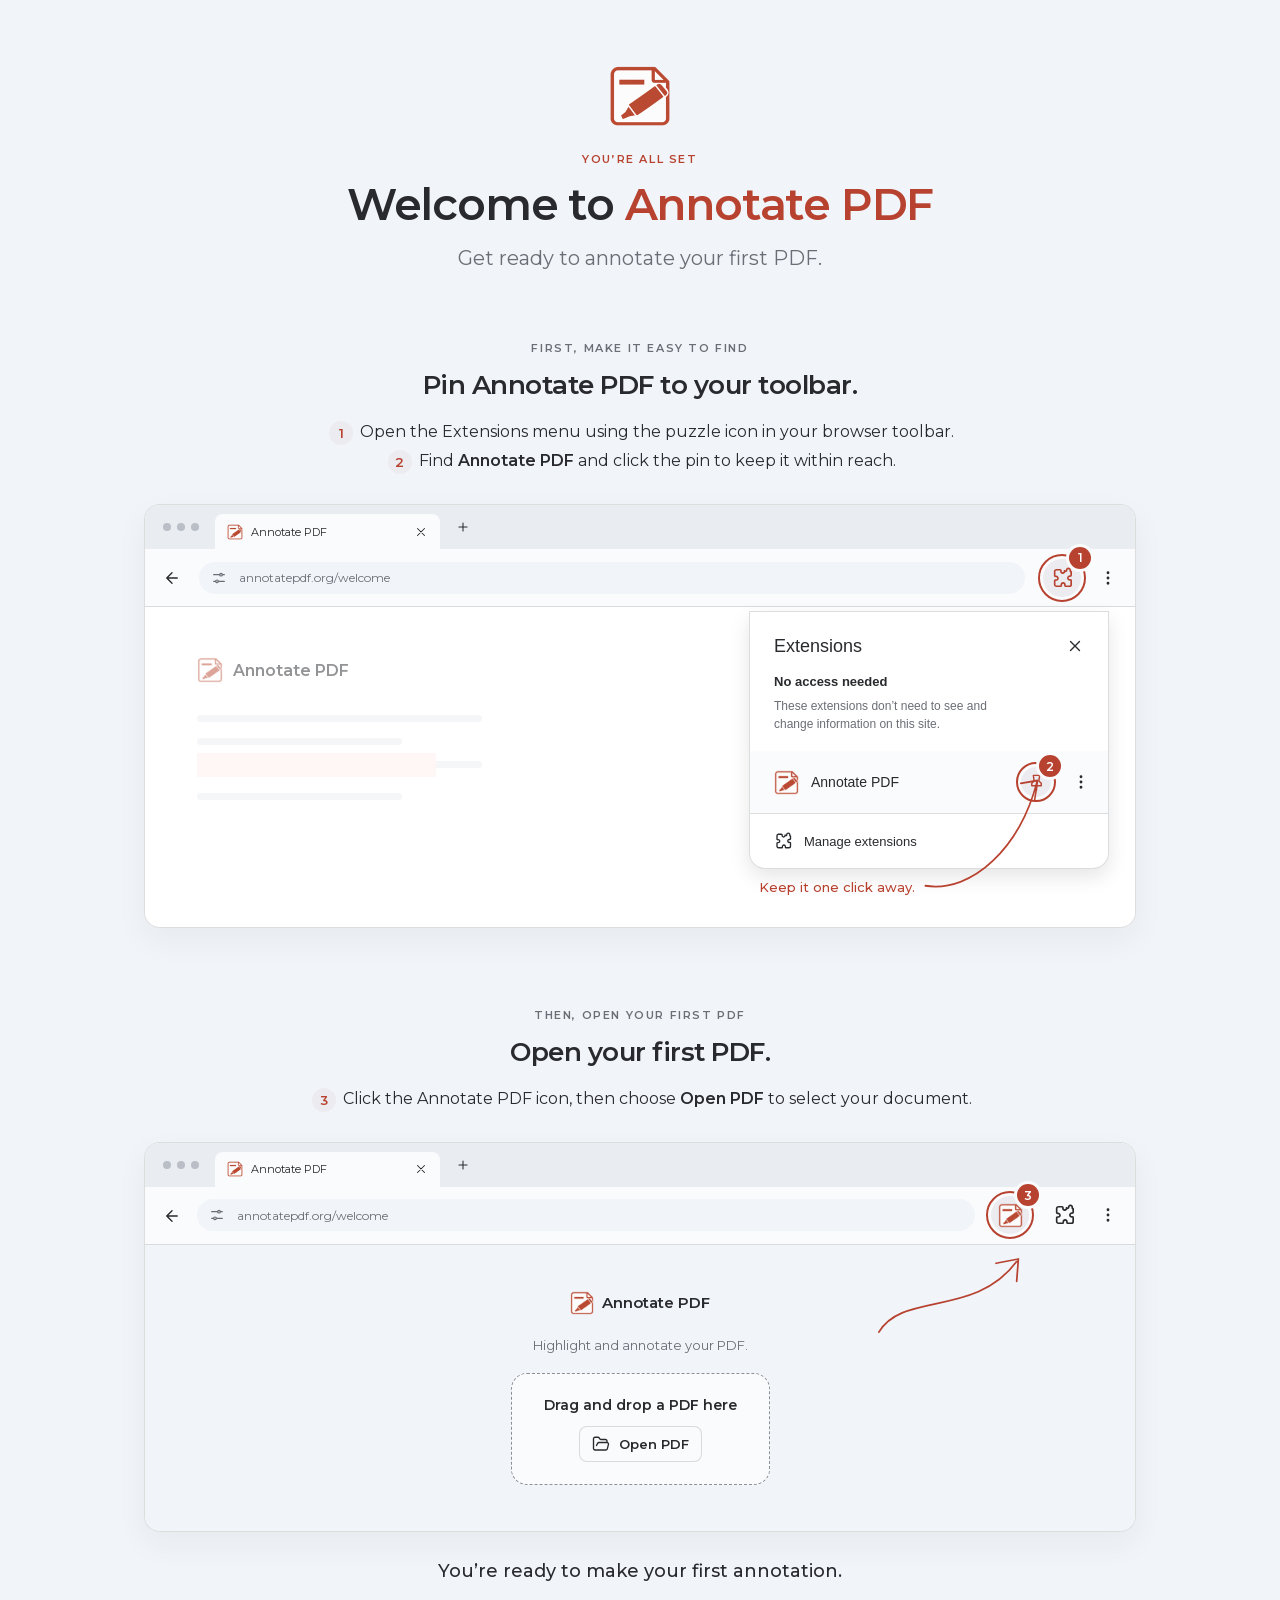
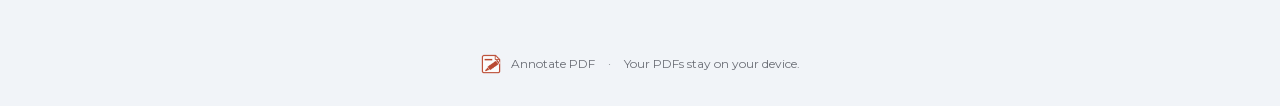
==== welcome/index.html @ 6f168678 "Revise welcome copy while preserving the three-step guide" ====
<!doctype html>
<html lang="en">
<head>
 <meta charset="utf-8">
 <meta name="viewport" content="width=device-width, initial-scale=1">
 <meta name="robots" content="noindex,follow">
 <meta name="description" content="Get started with Annotate PDF. Pin the extension, open the editor, and choose your first PDF.">
 <title>Welcome to Annotate PDF</title>
 <link rel="icon" href="./assets/annotate-pdf.png" type="image/png">
 <link rel="stylesheet" href="./welcome.css">
</head>
<body>
 <main>
  <header class="welcome-header">
   <img class="brand-icon" src="./assets/annotate-pdf.png" width="64" height="64" alt="Annotate PDF extension icon">
   <p class="eyebrow">YOU’RE ALL SET</p>
   <h1>Welcome to <span>Annotate PDF</span></h1>
   <p class="intro">Get ready to annotate your first PDF.</p>
  </header>
  <section class="step" aria-labelledby="pin-title">
   <div class="step-heading"><span class="step-label">FIRST, MAKE IT EASY TO FIND</span><h2 id="pin-title">Pin Annotate PDF to your toolbar.</h2>
   <p><span class="inline-number">1</span> Open the Extensions menu using the puzzle icon in your browser toolbar.<br class="desktop-break"> <span class="inline-number">2</span> Find <strong>Annotate PDF</strong> and click the pin to keep it within reach.</p></div>
   <figure class="browser pin-browser" role="img" aria-label="Chrome illustration: 1. Click the puzzle piece in the toolbar. 2. Click the pin next to Annotate PDF in the Extensions menu.">
    <div aria-hidden="true">
     <div class="chrome-tabs"><span class="window-dots"><i></i><i></i><i></i></span><span class="chrome-tab"><img src="./assets/annotate-pdf.png" width="32" height="32" alt=""><span>Annotate PDF</span><svg class="icon" viewBox="0 0 24 24" fill="none" stroke="currentColor" stroke-width="1.8" stroke-linecap="round" stroke-linejoin="round" aria-hidden="true"><path d="m18 6-12 12M6 6l12 12"/></svg></span><svg class="icon" viewBox="0 0 24 24" fill="none" stroke="currentColor" stroke-width="1.8" stroke-linecap="round" stroke-linejoin="round" aria-hidden="true"><path d="M12 5v14M5 12h14"/></svg></div>
 <div class="chrome-address"><span class="back"><svg class="icon" viewBox="0 0 24 24" fill="none" stroke="currentColor" stroke-width="1.8" stroke-linecap="round" stroke-linejoin="round" aria-hidden="true"><path d="M19 12H5m7-7-7 7 7 7"/></svg></span><span class="address"><svg class="icon" viewBox="0 0 24 24" fill="none" stroke="currentColor" stroke-width="1.8" stroke-linecap="round" stroke-linejoin="round" aria-hidden="true"><path d="M4 7h9m4 0h3M4 17h3m4 0h9"/><circle cx="15" cy="7" r="2"/><circle cx="9" cy="17" r="2"/></svg><span>annotatepdf.org/welcome</span></span><span class="toolbar-target puzzle target"><svg class="icon" viewBox="0 0 24 24" fill="none" stroke="currentColor" stroke-width="1.8" stroke-linecap="round" stroke-linejoin="round" aria-hidden="true"><path d="M15.39 4.39a1 1 0 0 0 1.68-.47 2 2 0 1 1 3.91 0 1 1 0 0 0 1.02 1.2V9a1 1 0 0 1-1.2 1.02 2 2 0 1 0 0 3.91A1 1 0 0 1 22 14.95V19a2 2 0 0 1-2 2h-3.8a1 1 0 0 1-1.02-1.2 2 2 0 1 0-3.91 0A1 1 0 0 1 10.25 21H6a2 2 0 0 1-2-2v-3.8a1 1 0 0 1 1.2-1.02 2 2 0 1 0 0-3.91A1 1 0 0 1 4 9.25V5a2 2 0 0 1 2-2h3.8a1 1 0 0 1 1.02 1.2 2 2 0 1 0 3.91 0"/></svg><b class="callout">1</b></span><span class="browser-more"><svg class="icon" viewBox="0 0 24 24" fill="none" stroke="currentColor" stroke-width="1.8" stroke-linecap="round" stroke-linejoin="round" aria-hidden="true"><circle cx="12" cy="5" r="1"/><circle cx="12" cy="12" r="1"/><circle cx="12" cy="19" r="1"/></svg></span></div>
     <div class="browser-content"><div class="ghost-page"><span class="ghost-brand"><img src="./assets/annotate-pdf.png" width="32" height="32" alt=""> Annotate PDF</span><span class="ghost-line"></span><span class="ghost-line short"></span><span class="ghost-line"></span><span class="ghost-highlight"></span><span class="ghost-line short"></span></div></div>
     <div class="extension-menu"><div class="menu-heading">Extensions <svg class="icon" viewBox="0 0 24 24" fill="none" stroke="currentColor" stroke-width="1.8" stroke-linecap="round" stroke-linejoin="round" aria-hidden="true"><path d="m18 6-12 12M6 6l12 12"/></svg></div><p class="menu-note">No access needed</p><p class="menu-description">These extensions don’t need to see and<br>change information on this site.</p>
      <div class="extension-row"><img src="./assets/annotate-pdf.png" width="32" height="32" alt=""><span>Annotate PDF</span><span class="pin-target target"><svg class="icon" viewBox="0 0 24 24" fill="none" stroke="currentColor" stroke-width="1.8" stroke-linecap="round" stroke-linejoin="round" aria-hidden="true"><path d="M16 3H8l1 7-3 3v3h12v-3l-3-3 1-7Z"/><path d="M12 16v6"/></svg><b class="callout">2</b></span><svg class="icon" viewBox="0 0 24 24" fill="none" stroke="currentColor" stroke-width="1.8" stroke-linecap="round" stroke-linejoin="round" aria-hidden="true"><circle cx="12" cy="5" r="1"/><circle cx="12" cy="12" r="1"/><circle cx="12" cy="19" r="1"/></svg></div>
      <div class="menu-footer"><svg class="icon" viewBox="0 0 24 24" fill="none" stroke="currentColor" stroke-width="1.8" stroke-linecap="round" stroke-linejoin="round" aria-hidden="true"><path d="M15.39 4.39a1 1 0 0 0 1.68-.47 2 2 0 1 1 3.91 0 1 1 0 0 0 1.02 1.2V9a1 1 0 0 1-1.2 1.02 2 2 0 1 0 0 3.91A1 1 0 0 1 22 14.95V19a2 2 0 0 1-2 2h-3.8a1 1 0 0 1-1.02-1.2 2 2 0 1 0-3.91 0A1 1 0 0 1 10.25 21H6a2 2 0 0 1-2-2v-3.8a1 1 0 0 1 1.2-1.02 2 2 0 1 0 0-3.91A1 1 0 0 1 4 9.25V5a2 2 0 0 1 2-2h3.8a1 1 0 0 1 1.02 1.2 2 2 0 1 0 3.91 0"/></svg> Manage extensions</div>
     </div>
     <div class="pin-note">Keep it one click away.<svg viewBox="0 0 156 130" preserveAspectRatio="none" aria-hidden="true"><path d="M3 120C65 128 126 78 148 8m-21 1 22-3-4 22"/></svg></div>
    </div>
   </figure>
  </section>
  <section class="step open-step" aria-labelledby="open-title">
   <div class="step-heading"><span class="step-label">THEN, OPEN YOUR FIRST PDF</span><h2 id="open-title">Open your first PDF.</h2>
   <p><span class="inline-number">3</span> Click the Annotate PDF icon, then choose <strong>Open PDF</strong> to select your document.</p></div>
   <figure class="browser open-browser" role="img" aria-label="Chrome illustration: 3. Click the pinned Annotate PDF icon to open the editor. In the editor, choose Open PDF to select a local file.">
    <div aria-hidden="true">
     <div class="chrome-tabs"><span class="window-dots"><i></i><i></i><i></i></span><span class="chrome-tab"><img src="./assets/annotate-pdf.png" width="32" height="32" alt=""><span>Annotate PDF</span><svg class="icon" viewBox="0 0 24 24" fill="none" stroke="currentColor" stroke-width="1.8" stroke-linecap="round" stroke-linejoin="round" aria-hidden="true"><path d="m18 6-12 12M6 6l12 12"/></svg></span><svg class="icon" viewBox="0 0 24 24" fill="none" stroke="currentColor" stroke-width="1.8" stroke-linecap="round" stroke-linejoin="round" aria-hidden="true"><path d="M12 5v14M5 12h14"/></svg></div>
 <div class="chrome-address"><span class="back"><svg class="icon" viewBox="0 0 24 24" fill="none" stroke="currentColor" stroke-width="1.8" stroke-linecap="round" stroke-linejoin="round" aria-hidden="true"><path d="M19 12H5m7-7-7 7 7 7"/></svg></span><span class="address"><svg class="icon" viewBox="0 0 24 24" fill="none" stroke="currentColor" stroke-width="1.8" stroke-linecap="round" stroke-linejoin="round" aria-hidden="true"><path d="M4 7h9m4 0h3M4 17h3m4 0h9"/><circle cx="15" cy="7" r="2"/><circle cx="9" cy="17" r="2"/></svg><span>annotatepdf.org/welcome</span></span><span class="toolbar-target pinned"><img src="./assets/annotate-pdf.png" width="32" height="32" alt=""><b class="callout">3</b></span><span class="toolbar-target puzzle"><svg class="icon" viewBox="0 0 24 24" fill="none" stroke="currentColor" stroke-width="1.8" stroke-linecap="round" stroke-linejoin="round" aria-hidden="true"><path d="M15.39 4.39a1 1 0 0 0 1.68-.47 2 2 0 1 1 3.91 0 1 1 0 0 0 1.02 1.2V9a1 1 0 0 1-1.2 1.02 2 2 0 1 0 0 3.91A1 1 0 0 1 22 14.95V19a2 2 0 0 1-2 2h-3.8a1 1 0 0 1-1.02-1.2 2 2 0 1 0-3.91 0A1 1 0 0 1 10.25 21H6a2 2 0 0 1-2-2v-3.8a1 1 0 0 1 1.2-1.02 2 2 0 1 0 0-3.91A1 1 0 0 1 4 9.25V5a2 2 0 0 1 2-2h3.8a1 1 0 0 1 1.02 1.2 2 2 0 1 0 3.91 0"/></svg></span><span class="browser-more"><svg class="icon" viewBox="0 0 24 24" fill="none" stroke="currentColor" stroke-width="1.8" stroke-linecap="round" stroke-linejoin="round" aria-hidden="true"><circle cx="12" cy="5" r="1"/><circle cx="12" cy="12" r="1"/><circle cx="12" cy="19" r="1"/></svg></span></div>
     <div class="start-preview"><span class="preview-brand"><img src="./assets/annotate-pdf.png" width="32" height="32" alt=""> Annotate PDF</span><span class="preview-description">Highlight and annotate your PDF.</span><div class="preview-drop"><span>Drag and drop a PDF here</span><span class="preview-open"><svg class="icon" viewBox="0 0 24 24" fill="none" stroke="currentColor" stroke-width="1.8" stroke-linecap="round" stroke-linejoin="round" aria-hidden="true"><path d="m6 14 1.5-2.9A2 2 0 0 1 9.24 10H20a2 2 0 0 1 1.94 2.5l-1.54 6a2 2 0 0 1-1.95 1.5H4a2 2 0 0 1-2-2V5a2 2 0 0 1 2-2h3.9a2 2 0 0 1 1.69.9l.81 1.2a2 2 0 0 0 1.67.9H18a2 2 0 0 1 2 2v2"/></svg> Open PDF</span></div></div>
     <svg class="open-arrow" viewBox="0 0 180 100" aria-hidden="true"><path d="M8 92C35 45 120 75 168 10m-24 2 26-5-2 26"/></svg>
    </div>
   </figure>
   <p class="finish">You’re ready to make your first annotation.</p>
  </section>
 </main>
 <footer><img src="./assets/annotate-pdf.png" width="32" height="32" alt=""><span>Annotate PDF</span><span class="footer-dot">·</span><span>Your PDFs stay on your device.</span></footer>
</body>
</html>
---- welcome/welcome.css ----
@font-face {
  font-family:Montserrat;
  src:url('./assets/Montserrat-Regular.woff2') format('woff2');
  font-style:normal;
  font-weight:400;
  font-display:swap
}
@font-face {
  font-family:Montserrat;
  src:url('./assets/Montserrat-Medium.woff2') format('woff2');
  font-style:normal;
  font-weight:500;
  font-display:swap
}
@font-face {
  font-family:Montserrat;
  src:url('./assets/Montserrat-SemiBold.woff2') format('woff2');
  font-style:normal;
  font-weight:600;
  font-display:swap
}
/* Values from Anpdf's approved design/tokens.css. Document colors are independent. */
:root {
  color-scheme:light;
  --text:#292a2e;
  --secondary:#6b6e76;
  --workspace:#f1f4f8;
  --panel:#fafbfc;
  --surface:#fff;
  --rail:#e9edf2;
  --primary:#b84230;
  --primary-hover:#a43828;
  --selected:#ecebf0;
  --hover:#fff0ec;
  --border:#0b120e24;
  font-family:Montserrat,ui-sans-serif,sans-serif;
  color:var(--text);
  background:var(--workspace);
  font-synthesis:none
}
* {
  box-sizing:border-box
}
body {
  margin:0
}
main {
  max-width:1088px;
  margin:0 auto;
  padding:64px 48px 0
}
h1,h2,p,figure {
  margin:0
}
strong {
  font-weight:600
}
.icon {
  width:22px;
  height:22px;
  flex-shrink:0;
  vertical-align:middle
}
img {
  object-fit:contain;
  flex-shrink:0
}
.welcome-header {
  text-align:center;
  margin-bottom:64px;
  animation:enter .32s ease-out both
}
.brand-icon {
  width:64px;
  height:64px;
  margin-bottom:20px
}
.eyebrow,.step-label {
  font-size:11px;
  font-weight:600;
  letter-spacing:1.6px
}
.eyebrow {
  color:var(--primary);
  margin-bottom:12px
}
h1 {
  font-size:44px;
  line-height:1.2;
  letter-spacing:-1.2px;
  font-weight:600
}
h1 span {
  color:var(--primary)
}
.intro {
  font-size:20px;
  line-height:1.5;
  color:var(--secondary);
  margin-top:12px
}
.step-heading {
  text-align:center;
  margin-bottom:28px
}
.step-label {
  color:var(--secondary)
}
h2 {
  font-size:26px;
  line-height:1.35;
  letter-spacing:-.5px;
  font-weight:600;
  margin-top:12px
}
.step-heading p {
  font-size:16px;
  line-height:1.85;
  margin-top:14px
}
.inline-number {
  display:inline-flex;
  justify-content:center;
  align-items:center;
  width:24px;
  height:24px;
  border-radius:50%;
  background:var(--selected);
  color:var(--primary);
  font-weight:600;
  font-size:13px;
  vertical-align:middle;
  margin:0 3px
}
.browser {
  position:relative;
  border:1px solid var(--border);
  border-radius:16px;
  background:var(--surface);
  box-shadow:0 12px 32px rgb(41 42 46 / 5%);
  overflow:hidden;
  text-align:left
}
.chrome-tabs {
  height:44px;
  background:var(--rail);
  display:flex;
  align-items:center;
  gap:16px;
  padding:0 18px;
  font-size:11px
}
.window-dots {
  display:flex;
  gap:6px
}
.window-dots i {
  width:8px;
  height:8px;
  border-radius:50%;
  background:#b9bec7
}
.chrome-tab {
  display:flex;
  align-items:center;
  gap:8px;
  align-self:end;
  height:35px;
  width:225px;
  padding:0 12px;
  border-radius:8px 8px 0 0;
  background:var(--panel)
}
.chrome-tab img {
  width:16px;
  height:16px
}
.chrome-tab span {
  flex:1
}
.chrome-tab .icon,.chrome-tabs>.icon {
  width:14px;
  height:14px
}
.chrome-address {
  height:58px;
  display:flex;
  align-items:center;
  gap:18px;
  background:var(--panel);
  border-bottom:1px solid var(--border);
  padding:0 18px
}
.back .icon {
  width:18px;
  height:18px
}
.address {
  display:flex;
  align-items:center;
  gap:12px;
  height:32px;
  border-radius:20px;
  flex:1;
  background:var(--workspace);
  color:var(--secondary);
  padding:0 12px;
  min-width:0;
  font:12px Montserrat, sans-serif
}
.address span {
  white-space:nowrap;
  overflow:hidden;
  text-overflow:ellipsis
}
.address .icon {
  width:16px;
  height:16px
}
.toolbar-target {
  position:relative;
  display:flex;
  align-items:center;
  justify-content:center;
  width:38px;
  height:38px;
  flex-shrink:0;
  border-radius:50%
}
.target,.pinned {
  background:var(--selected);
  color:var(--primary);
  outline:2px solid var(--primary);
  outline-offset:3px
}
.callout {
  position:absolute;
  right:-10px;
  top:-12px;
  display:grid;
  place-items:center;
  width:22px;
  height:22px;
  border-radius:50%;
  background:var(--primary);
  color:white;
  font:600 12px Montserrat,sans-serif;
  box-shadow:0 0 0 3px var(--panel);
  z-index:2
}
.browser-more .icon {
  width:18px
}
.browser-content {
  height:320px;
  overflow:hidden;
  padding:44px 52px;
  background:var(--surface)
}
.ghost-page {
  width:36%;
  max-width:285px;
  display:flex;
  flex-direction:column;
  gap:16px;
  opacity:.5
}
.ghost-brand {
  display:flex;
  align-items:center;
  gap:10px;
  font-size:16px;
  font-weight:600;
  margin:6px 0 16px
}
.ghost-brand img {
  width:26px;
  height:26px
}
.ghost-line {
  display:block;
  background:var(--rail);
  height:7px;
  border-radius:4px;
  width:100%
}
.ghost-line.short {
  width:72%
}
.ghost-highlight {
  height:24px;
  background:var(--hover);
  width:84%;
  margin-top:-31px
}
.extension-menu {
  position:absolute;
  right:26px;
  top:106px;
  width:360px;
  background:var(--surface);
  border:1px solid var(--border);
  border-radius:0 0 16px 16px;
  box-shadow:0 8px 20px rgb(0 0 0 / 10%);
  font-family:Arial,sans-serif
}
.menu-heading {
  font-size:18px;
  display:flex;
  justify-content:space-between;
  align-items:center;
  padding:23px 24px 17px
}
.menu-heading .icon {
  width:18px
}
.menu-note {
  font-size:13px;
  font-weight:600;
  padding:0 24px;
  margin-bottom:8px
}
.menu-description {
  font-size:12px;
  line-height:1.5;
  color:var(--secondary);
  padding:0 24px 18px
}
.extension-row {
  display:flex;
  align-items:center;
  gap:12px;
  height:62px;
  padding:0 18px 0 24px;
  background:var(--panel)
}
.extension-row img {
  width:25px;
  height:25px
}
.extension-row>span:not(.pin-target) {
  flex:1;
  font-size:14px;
  white-space:nowrap
}
.pin-target {
  position:relative;
  width:30px;
  height:30px;
  display:grid;
  place-items:center;
  border-radius:50%;
  margin-right:9px
}
.pin-target .icon {
  width:19px;
  height:19px
}
.extension-row>.icon {
  width:18px
}
.menu-footer {
  display:flex;
  align-items:center;
  gap:12px;
  padding:18px 24px;
  font-size:13px;
  border-top:1px solid var(--border)
}
.menu-footer .icon {
  width:18px;
  height:18px
}
.pin-note {
  position:absolute;
  bottom:32px;
  right:220px;
  color:var(--primary);
  font-size:13px;
  font-weight:500
}
.pin-note svg {
  position:absolute;
  left:calc(100% + 8px);
  bottom:0;
  width:120px;
  height:120px;
  fill:none;
  stroke:var(--primary);
  stroke-width:2;
  stroke-linecap:round;
  stroke-linejoin:round
}
.open-step {
  margin-top:76px
}
.open-browser .chrome-address {
  gap:16px
}
.pinned img {
  width:25px;
  height:25px
}
.start-preview {
  height:286px;
  display:flex;
  flex-direction:column;
  align-items:center;
  justify-content:center;
  background:var(--workspace)
}
.preview-brand {
  display:flex;
  align-items:center;
  gap:8px;
  font-size:15px;
  font-weight:600;
  margin-bottom:12px
}
.preview-brand img {
  width:24px;
  height:24px
}
.preview-description {
  color:var(--secondary);
  font-size:13px;
  margin:10px 0 20px
}
.preview-drop {
  display:flex;
  flex-direction:column;
  align-items:center;
  gap:12px;
  padding:22px 32px;
  background:var(--panel);
  border:1px dashed #8c8f97;
  border-radius:16px;
  font-size:14px;
  font-weight:600
}
.preview-open {
  display:flex;
  align-items:center;
  justify-content:center;
  gap:9px;
  background:var(--panel);
  color:var(--text);
  border:1px solid var(--border);
  border-radius:8px;
  padding:8px 12px;
  font-size:13px;
  font-weight:600
}
.preview-open .icon {
  width:18px;
  height:18px
}
.open-arrow {
  position:absolute;
  right:108px;
  top:103px;
  width:155px;
  height:100px;
  fill:none;
  stroke:var(--primary);
  stroke-width:2;
  stroke-linecap:round;
  stroke-linejoin:round
}
.finish {
  text-align:center;
  font-size:18px;
  font-weight:500;
  margin-top:28px
}
footer {
  display:flex;
  align-items:center;
  justify-content:center;
  gap:10px;
  color:var(--secondary);
  font-size:12px;
  line-height:1.5;
  margin:72px 24px 32px
}
footer img {
  width:20px;
  height:20px
}
.footer-dot {
  margin:0 3px
}
@keyframes enter {
  from {
    opacity:0;
    transform:translateY(6px)
  }
  to {
    opacity:1;
    transform:translateY(0)
  }
}
@media(max-width:720px) {
  main {
    padding:40px 20px 0
  }
  .welcome-header {
    margin-bottom:44px
  }
  .brand-icon {
    width:56px;
    height:56px
  }
  h1 {
    font-size:32px;
    letter-spacing:-.8px
  }
  .intro {
    font-size:17px
  }
  h2 {
    font-size:23px
  }
  .step-heading p {
    font-size:14px;
    line-height:1.9
  }
  .step-label {
    font-size:10px;
    letter-spacing:1.2px
  }
  .chrome-tabs {
    padding:0 12px;
    gap:12px
  }
  .chrome-tab {
    width:180px
  }
  .chrome-address {
    padding:0 12px;
    gap:12px
  }
  .browser-content {
    height:310px
  }
  .ghost-page {
    display:none
  }
  .extension-menu {
    right:14px;
    max-width:calc(100% - 28px);
    width:330px
  }
  .pin-note {
    right:156px;
    bottom:22px;
    font-size:11px
  }
  .pin-note svg {
    width:75px;
    height:120px;
    left:calc(100% + 4px)
  }
  .open-step {
    margin-top:52px
  }
  .open-arrow {
    right:95px;
    width:80px;
    height:70px
  }
  .start-preview {
    height:285px;
    padding-top:32px
  }
  .finish {
    font-size:15px
  }
  footer {
    flex-wrap:wrap;
    margin-top:52px;
    font-size:11px
  }
  .footer-dot {
    display:none
  }
  footer>span:last-child {
    flex-basis:100%;
    text-align:center
  }
  .desktop-break {
    display:none
  }
}
@media(max-width:400px) {
  main {
    padding-left:14px;
    padding-right:14px
  }
  h1 {
    font-size:29px
  }
  .chrome-tabs .window-dots {
    display:none
  }
  .chrome-address {
    gap:10px
  }
  .back {
    display:none
  }
  .address {
    font-size:10px
  }
  .extension-menu {
    right:10px;
    max-width:calc(100% - 20px)
  }
  .menu-heading {
    padding:20px 18px 16px
  }
  .menu-note,.menu-description {
    padding-left:18px;
    padding-right:18px
  }
  .extension-row {
    padding-left:18px;
    gap:8px
  }
  .extension-row>span:not(.pin-target) {
    font-size:13px
  }
  .open-browser .chrome-address {
    gap:12px
  }
}
@media(prefers-reduced-motion:reduce) {
  *,*::before,*::after {
    animation:none!important;
    transition:none!important
  }
}
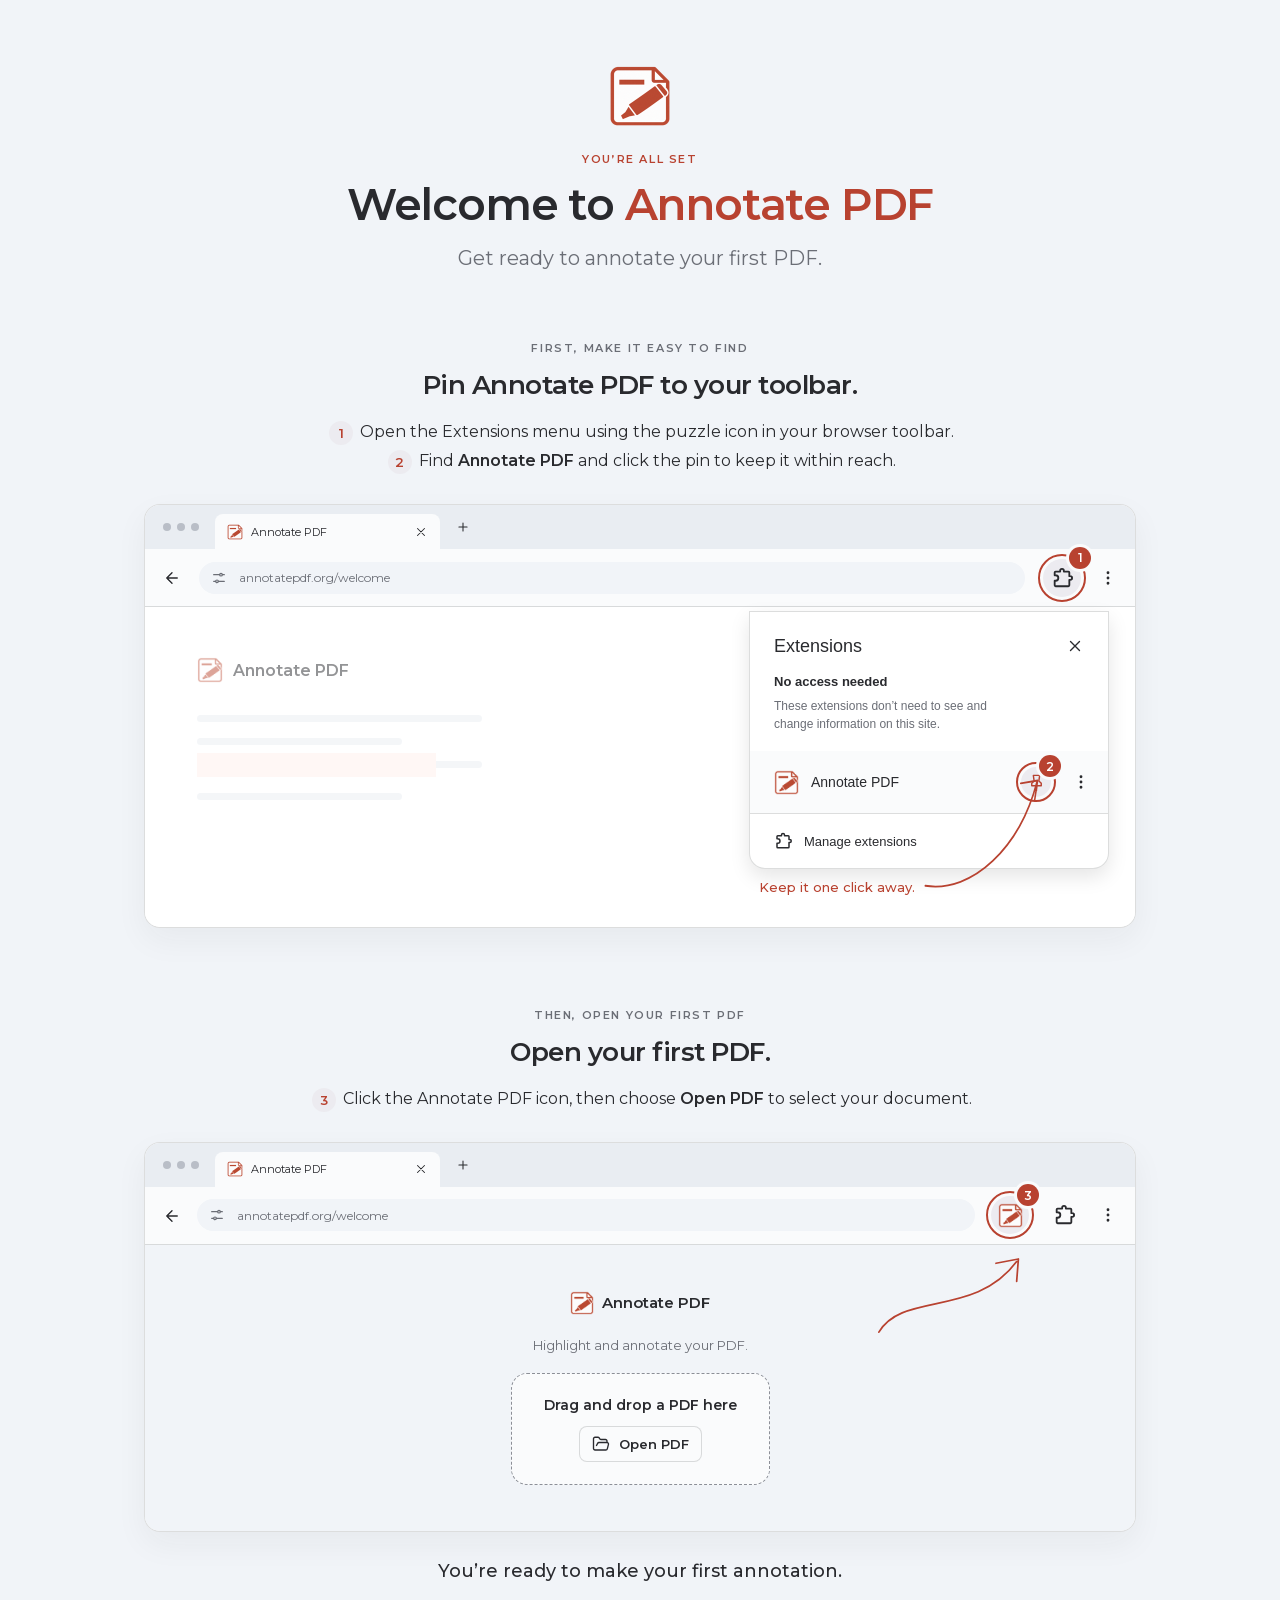
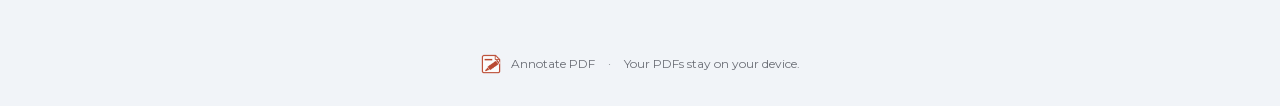
==== commit 7fe086c7: "Match welcome puzzle illustrations to Chrome reference" ====
--- a/welcome/index.html
+++ b/welcome/index.html
@@ -23,11 +23,11 @@
    <figure class="browser pin-browser" role="img" aria-label="Chrome illustration: 1. Click the puzzle piece in the toolbar. 2. Click the pin next to Annotate PDF in the Extensions menu.">
     <div aria-hidden="true">
      <div class="chrome-tabs"><span class="window-dots"><i></i><i></i><i></i></span><span class="chrome-tab"><img src="./assets/annotate-pdf.png" width="32" height="32" alt=""><span>Annotate PDF</span><svg class="icon" viewBox="0 0 24 24" fill="none" stroke="currentColor" stroke-width="1.8" stroke-linecap="round" stroke-linejoin="round" aria-hidden="true"><path d="m18 6-12 12M6 6l12 12"/></svg></span><svg class="icon" viewBox="0 0 24 24" fill="none" stroke="currentColor" stroke-width="1.8" stroke-linecap="round" stroke-linejoin="round" aria-hidden="true"><path d="M12 5v14M5 12h14"/></svg></div>
- <div class="chrome-address"><span class="back"><svg class="icon" viewBox="0 0 24 24" fill="none" stroke="currentColor" stroke-width="1.8" stroke-linecap="round" stroke-linejoin="round" aria-hidden="true"><path d="M19 12H5m7-7-7 7 7 7"/></svg></span><span class="address"><svg class="icon" viewBox="0 0 24 24" fill="none" stroke="currentColor" stroke-width="1.8" stroke-linecap="round" stroke-linejoin="round" aria-hidden="true"><path d="M4 7h9m4 0h3M4 17h3m4 0h9"/><circle cx="15" cy="7" r="2"/><circle cx="9" cy="17" r="2"/></svg><span>annotatepdf.org/welcome</span></span><span class="toolbar-target puzzle target"><svg class="icon" viewBox="0 0 24 24" fill="none" stroke="currentColor" stroke-width="1.8" stroke-linecap="round" stroke-linejoin="round" aria-hidden="true"><path d="M15.39 4.39a1 1 0 0 0 1.68-.47 2 2 0 1 1 3.91 0 1 1 0 0 0 1.02 1.2V9a1 1 0 0 1-1.2 1.02 2 2 0 1 0 0 3.91A1 1 0 0 1 22 14.95V19a2 2 0 0 1-2 2h-3.8a1 1 0 0 1-1.02-1.2 2 2 0 1 0-3.91 0A1 1 0 0 1 10.25 21H6a2 2 0 0 1-2-2v-3.8a1 1 0 0 1 1.2-1.02 2 2 0 1 0 0-3.91A1 1 0 0 1 4 9.25V5a2 2 0 0 1 2-2h3.8a1 1 0 0 1 1.02 1.2 2 2 0 1 0 3.91 0"/></svg><b class="callout">1</b></span><span class="browser-more"><svg class="icon" viewBox="0 0 24 24" fill="none" stroke="currentColor" stroke-width="1.8" stroke-linecap="round" stroke-linejoin="round" aria-hidden="true"><circle cx="12" cy="5" r="1"/><circle cx="12" cy="12" r="1"/><circle cx="12" cy="19" r="1"/></svg></span></div>
+ <div class="chrome-address"><span class="back"><svg class="icon" viewBox="0 0 24 24" fill="none" stroke="currentColor" stroke-width="1.8" stroke-linecap="round" stroke-linejoin="round" aria-hidden="true"><path d="M19 12H5m7-7-7 7 7 7"/></svg></span><span class="address"><svg class="icon" viewBox="0 0 24 24" fill="none" stroke="currentColor" stroke-width="1.8" stroke-linecap="round" stroke-linejoin="round" aria-hidden="true"><path d="M4 7h9m4 0h3M4 17h3m4 0h9"/><circle cx="15" cy="7" r="2"/><circle cx="9" cy="17" r="2"/></svg><span>annotatepdf.org/welcome</span></span><span class="toolbar-target puzzle target"><svg class="icon browser-puzzle" viewBox="0 0 24 24" fill="none" stroke="currentColor" stroke-width="2" stroke-linecap="round" stroke-linejoin="round" aria-hidden="true"><path d="M5 5h5V4a2 2 0 0 1 4 0v1h5a1 1 0 0 1 1 1v4h1a2 2 0 0 1 0 4h-1v6a1 1 0 0 1-1 1H5a1 1 0 0 1-1-1v-5h1a3 3 0 0 0 0-6H4V6a1 1 0 0 1 1-1Z"/></svg><b class="callout">1</b></span><span class="browser-more"><svg class="icon" viewBox="0 0 24 24" fill="none" stroke="currentColor" stroke-width="1.8" stroke-linecap="round" stroke-linejoin="round" aria-hidden="true"><circle cx="12" cy="5" r="1"/><circle cx="12" cy="12" r="1"/><circle cx="12" cy="19" r="1"/></svg></span></div>
      <div class="browser-content"><div class="ghost-page"><span class="ghost-brand"><img src="./assets/annotate-pdf.png" width="32" height="32" alt=""> Annotate PDF</span><span class="ghost-line"></span><span class="ghost-line short"></span><span class="ghost-line"></span><span class="ghost-highlight"></span><span class="ghost-line short"></span></div></div>
      <div class="extension-menu"><div class="menu-heading">Extensions <svg class="icon" viewBox="0 0 24 24" fill="none" stroke="currentColor" stroke-width="1.8" stroke-linecap="round" stroke-linejoin="round" aria-hidden="true"><path d="m18 6-12 12M6 6l12 12"/></svg></div><p class="menu-note">No access needed</p><p class="menu-description">These extensions don’t need to see and<br>change information on this site.</p>
       <div class="extension-row"><img src="./assets/annotate-pdf.png" width="32" height="32" alt=""><span>Annotate PDF</span><span class="pin-target target"><svg class="icon" viewBox="0 0 24 24" fill="none" stroke="currentColor" stroke-width="1.8" stroke-linecap="round" stroke-linejoin="round" aria-hidden="true"><path d="M16 3H8l1 7-3 3v3h12v-3l-3-3 1-7Z"/><path d="M12 16v6"/></svg><b class="callout">2</b></span><svg class="icon" viewBox="0 0 24 24" fill="none" stroke="currentColor" stroke-width="1.8" stroke-linecap="round" stroke-linejoin="round" aria-hidden="true"><circle cx="12" cy="5" r="1"/><circle cx="12" cy="12" r="1"/><circle cx="12" cy="19" r="1"/></svg></div>
-      <div class="menu-footer"><svg class="icon" viewBox="0 0 24 24" fill="none" stroke="currentColor" stroke-width="1.8" stroke-linecap="round" stroke-linejoin="round" aria-hidden="true"><path d="M15.39 4.39a1 1 0 0 0 1.68-.47 2 2 0 1 1 3.91 0 1 1 0 0 0 1.02 1.2V9a1 1 0 0 1-1.2 1.02 2 2 0 1 0 0 3.91A1 1 0 0 1 22 14.95V19a2 2 0 0 1-2 2h-3.8a1 1 0 0 1-1.02-1.2 2 2 0 1 0-3.91 0A1 1 0 0 1 10.25 21H6a2 2 0 0 1-2-2v-3.8a1 1 0 0 1 1.2-1.02 2 2 0 1 0 0-3.91A1 1 0 0 1 4 9.25V5a2 2 0 0 1 2-2h3.8a1 1 0 0 1 1.02 1.2 2 2 0 1 0 3.91 0"/></svg> Manage extensions</div>
+      <div class="menu-footer"><svg class="icon browser-puzzle" viewBox="0 0 24 24" fill="none" stroke="currentColor" stroke-width="2" stroke-linecap="round" stroke-linejoin="round" aria-hidden="true"><path d="M5 5h5V4a2 2 0 0 1 4 0v1h5a1 1 0 0 1 1 1v4h1a2 2 0 0 1 0 4h-1v6a1 1 0 0 1-1 1H5a1 1 0 0 1-1-1v-5h1a3 3 0 0 0 0-6H4V6a1 1 0 0 1 1-1Z"/></svg> Manage extensions</div>
      </div>
      <div class="pin-note">Keep it one click away.<svg viewBox="0 0 156 130" preserveAspectRatio="none" aria-hidden="true"><path d="M3 120C65 128 126 78 148 8m-21 1 22-3-4 22"/></svg></div>
     </div>
@@ -39,7 +39,7 @@
    <figure class="browser open-browser" role="img" aria-label="Chrome illustration: 3. Click the pinned Annotate PDF icon to open the editor. In the editor, choose Open PDF to select a local file.">
     <div aria-hidden="true">
      <div class="chrome-tabs"><span class="window-dots"><i></i><i></i><i></i></span><span class="chrome-tab"><img src="./assets/annotate-pdf.png" width="32" height="32" alt=""><span>Annotate PDF</span><svg class="icon" viewBox="0 0 24 24" fill="none" stroke="currentColor" stroke-width="1.8" stroke-linecap="round" stroke-linejoin="round" aria-hidden="true"><path d="m18 6-12 12M6 6l12 12"/></svg></span><svg class="icon" viewBox="0 0 24 24" fill="none" stroke="currentColor" stroke-width="1.8" stroke-linecap="round" stroke-linejoin="round" aria-hidden="true"><path d="M12 5v14M5 12h14"/></svg></div>
- <div class="chrome-address"><span class="back"><svg class="icon" viewBox="0 0 24 24" fill="none" stroke="currentColor" stroke-width="1.8" stroke-linecap="round" stroke-linejoin="round" aria-hidden="true"><path d="M19 12H5m7-7-7 7 7 7"/></svg></span><span class="address"><svg class="icon" viewBox="0 0 24 24" fill="none" stroke="currentColor" stroke-width="1.8" stroke-linecap="round" stroke-linejoin="round" aria-hidden="true"><path d="M4 7h9m4 0h3M4 17h3m4 0h9"/><circle cx="15" cy="7" r="2"/><circle cx="9" cy="17" r="2"/></svg><span>annotatepdf.org/welcome</span></span><span class="toolbar-target pinned"><img src="./assets/annotate-pdf.png" width="32" height="32" alt=""><b class="callout">3</b></span><span class="toolbar-target puzzle"><svg class="icon" viewBox="0 0 24 24" fill="none" stroke="currentColor" stroke-width="1.8" stroke-linecap="round" stroke-linejoin="round" aria-hidden="true"><path d="M15.39 4.39a1 1 0 0 0 1.68-.47 2 2 0 1 1 3.91 0 1 1 0 0 0 1.02 1.2V9a1 1 0 0 1-1.2 1.02 2 2 0 1 0 0 3.91A1 1 0 0 1 22 14.95V19a2 2 0 0 1-2 2h-3.8a1 1 0 0 1-1.02-1.2 2 2 0 1 0-3.91 0A1 1 0 0 1 10.25 21H6a2 2 0 0 1-2-2v-3.8a1 1 0 0 1 1.2-1.02 2 2 0 1 0 0-3.91A1 1 0 0 1 4 9.25V5a2 2 0 0 1 2-2h3.8a1 1 0 0 1 1.02 1.2 2 2 0 1 0 3.91 0"/></svg></span><span class="browser-more"><svg class="icon" viewBox="0 0 24 24" fill="none" stroke="currentColor" stroke-width="1.8" stroke-linecap="round" stroke-linejoin="round" aria-hidden="true"><circle cx="12" cy="5" r="1"/><circle cx="12" cy="12" r="1"/><circle cx="12" cy="19" r="1"/></svg></span></div>
+ <div class="chrome-address"><span class="back"><svg class="icon" viewBox="0 0 24 24" fill="none" stroke="currentColor" stroke-width="1.8" stroke-linecap="round" stroke-linejoin="round" aria-hidden="true"><path d="M19 12H5m7-7-7 7 7 7"/></svg></span><span class="address"><svg class="icon" viewBox="0 0 24 24" fill="none" stroke="currentColor" stroke-width="1.8" stroke-linecap="round" stroke-linejoin="round" aria-hidden="true"><path d="M4 7h9m4 0h3M4 17h3m4 0h9"/><circle cx="15" cy="7" r="2"/><circle cx="9" cy="17" r="2"/></svg><span>annotatepdf.org/welcome</span></span><span class="toolbar-target pinned"><img src="./assets/annotate-pdf.png" width="32" height="32" alt=""><b class="callout">3</b></span><span class="toolbar-target puzzle"><svg class="icon browser-puzzle" viewBox="0 0 24 24" fill="none" stroke="currentColor" stroke-width="2" stroke-linecap="round" stroke-linejoin="round" aria-hidden="true"><path d="M5 5h5V4a2 2 0 0 1 4 0v1h5a1 1 0 0 1 1 1v4h1a2 2 0 0 1 0 4h-1v6a1 1 0 0 1-1 1H5a1 1 0 0 1-1-1v-5h1a3 3 0 0 0 0-6H4V6a1 1 0 0 1 1-1Z"/></svg></span><span class="browser-more"><svg class="icon" viewBox="0 0 24 24" fill="none" stroke="currentColor" stroke-width="1.8" stroke-linecap="round" stroke-linejoin="round" aria-hidden="true"><circle cx="12" cy="5" r="1"/><circle cx="12" cy="12" r="1"/><circle cx="12" cy="19" r="1"/></svg></span></div>
      <div class="start-preview"><span class="preview-brand"><img src="./assets/annotate-pdf.png" width="32" height="32" alt=""> Annotate PDF</span><span class="preview-description">Highlight and annotate your PDF.</span><div class="preview-drop"><span>Drag and drop a PDF here</span><span class="preview-open"><svg class="icon" viewBox="0 0 24 24" fill="none" stroke="currentColor" stroke-width="1.8" stroke-linecap="round" stroke-linejoin="round" aria-hidden="true"><path d="m6 14 1.5-2.9A2 2 0 0 1 9.24 10H20a2 2 0 0 1 1.94 2.5l-1.54 6a2 2 0 0 1-1.95 1.5H4a2 2 0 0 1-2-2V5a2 2 0 0 1 2-2h3.9a2 2 0 0 1 1.69.9l.81 1.2a2 2 0 0 0 1.67.9H18a2 2 0 0 1 2 2v2"/></svg> Open PDF</span></div></div>
      <svg class="open-arrow" viewBox="0 0 180 100" aria-hidden="true"><path d="M8 92C35 45 120 75 168 10m-24 2 26-5-2 26"/></svg>
     </div>
--- a/welcome/welcome.css
+++ b/welcome/welcome.css
@@ -233,6 +233,10 @@
   outline:2px solid var(--primary);
   outline-offset:3px
 }
+/* Browser glyph stays neutral; the tutorial ring and badge carry the accent. */
+.browser-puzzle {
+  color:var(--text)
+}
 .callout {
   position:absolute;
   right:-10px;
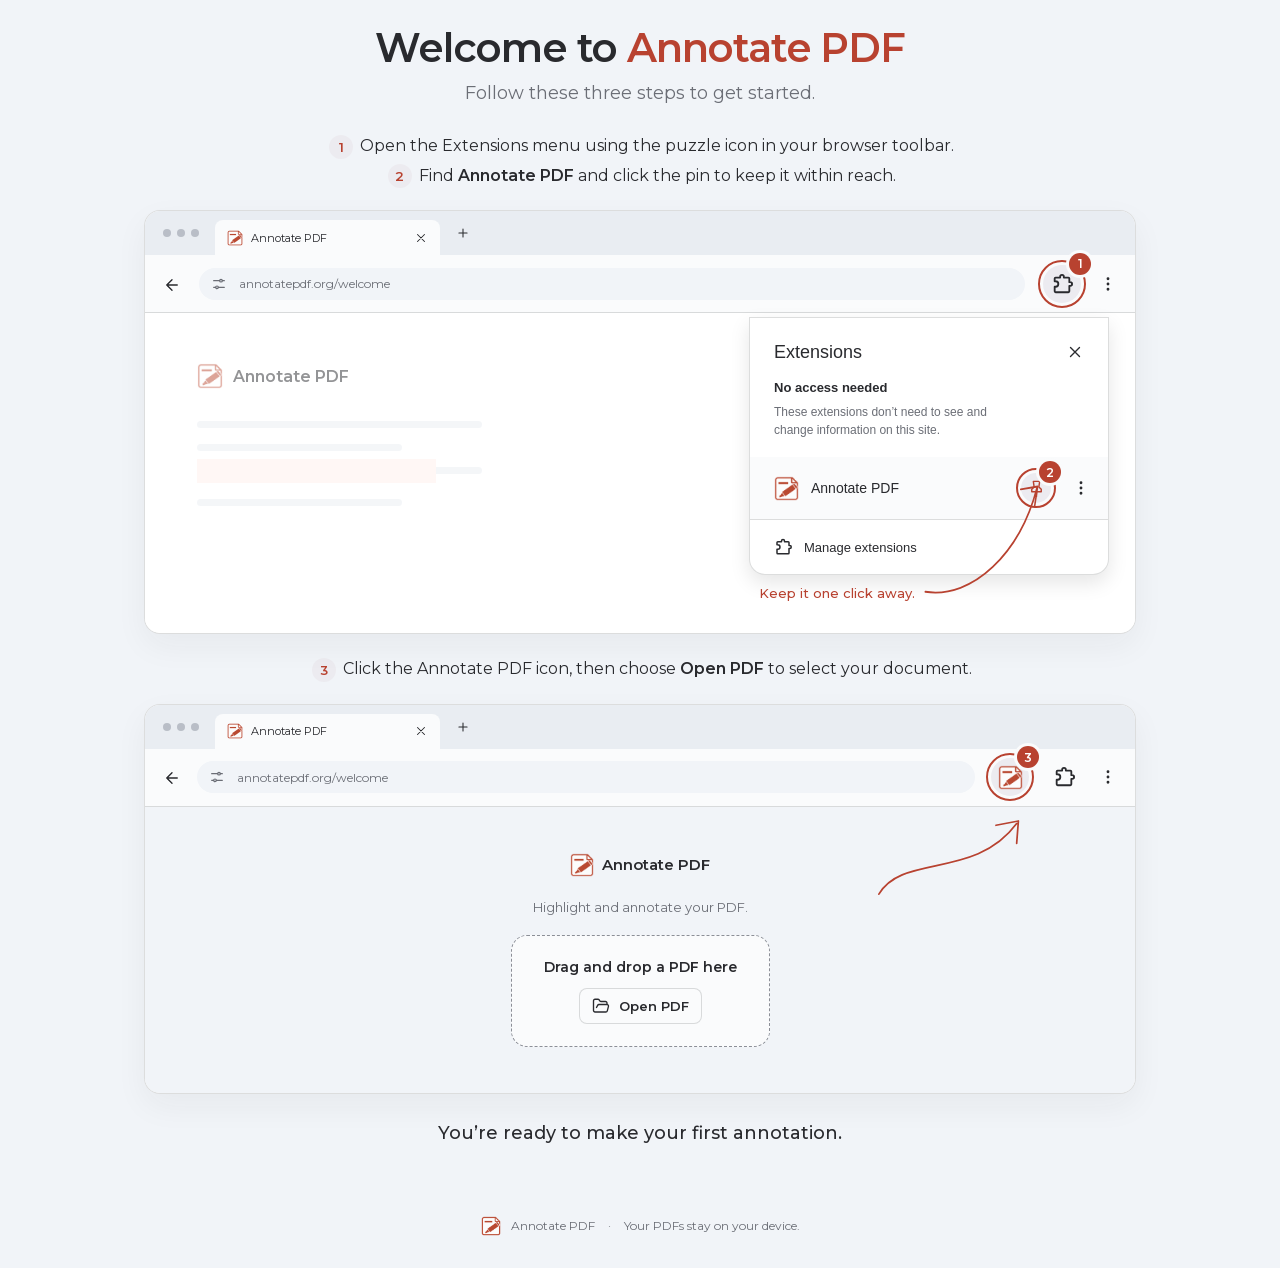
==== commit b520ce76: "Compact welcome layout to reveal both illustrations above the fold" ====
--- a/welcome/index.html
+++ b/welcome/index.html
@@ -12,13 +12,11 @@
 <body>
  <main>
   <header class="welcome-header">
-   <img class="brand-icon" src="./assets/annotate-pdf.png" width="64" height="64" alt="Annotate PDF extension icon">
-   <p class="eyebrow">YOU’RE ALL SET</p>
    <h1>Welcome to <span>Annotate PDF</span></h1>
-   <p class="intro">Get ready to annotate your first PDF.</p>
+   <p class="intro">Follow these three steps to get started.</p>
   </header>
-  <section class="step" aria-labelledby="pin-title">
-   <div class="step-heading"><span class="step-label">FIRST, MAKE IT EASY TO FIND</span><h2 id="pin-title">Pin Annotate PDF to your toolbar.</h2>
+  <section class="step" aria-label="Pin Annotate PDF">
+   <div class="step-instructions">
    <p><span class="inline-number">1</span> Open the Extensions menu using the puzzle icon in your browser toolbar.<br class="desktop-break"> <span class="inline-number">2</span> Find <strong>Annotate PDF</strong> and click the pin to keep it within reach.</p></div>
    <figure class="browser pin-browser" role="img" aria-label="Chrome illustration: 1. Click the puzzle piece in the toolbar. 2. Click the pin next to Annotate PDF in the Extensions menu.">
     <div aria-hidden="true">
@@ -33,8 +31,8 @@
     </div>
    </figure>
   </section>
-  <section class="step open-step" aria-labelledby="open-title">
-   <div class="step-heading"><span class="step-label">THEN, OPEN YOUR FIRST PDF</span><h2 id="open-title">Open your first PDF.</h2>
+  <section class="step open-step" aria-label="Open a PDF">
+   <div class="step-instructions">
    <p><span class="inline-number">3</span> Click the Annotate PDF icon, then choose <strong>Open PDF</strong> to select your document.</p></div>
    <figure class="browser open-browser" role="img" aria-label="Chrome illustration: 3. Click the pinned Annotate PDF icon to open the editor. In the editor, choose Open PDF to select a local file.">
     <div aria-hidden="true">
--- a/welcome/welcome.css
+++ b/welcome/welcome.css
@@ -47,9 +47,9 @@
 main {
   max-width:1088px;
   margin:0 auto;
-  padding:64px 48px 0
-}
-h1,h2,p,figure {
+  padding:24px 48px 0
+}
+h1,p,figure {
   margin:0
 }
 strong {
@@ -67,25 +67,11 @@
 }
 .welcome-header {
   text-align:center;
-  margin-bottom:64px;
+  margin-bottom:24px;
   animation:enter .32s ease-out both
 }
-.brand-icon {
-  width:64px;
-  height:64px;
-  margin-bottom:20px
-}
-.eyebrow,.step-label {
-  font-size:11px;
-  font-weight:600;
-  letter-spacing:1.6px
-}
-.eyebrow {
-  color:var(--primary);
-  margin-bottom:12px
-}
 h1 {
-  font-size:44px;
+  font-size:40px;
   line-height:1.2;
   letter-spacing:-1.2px;
   font-weight:600
@@ -94,29 +80,18 @@
   color:var(--primary)
 }
 .intro {
-  font-size:20px;
+  font-size:18px;
   line-height:1.5;
   color:var(--secondary);
-  margin-top:12px
-}
-.step-heading {
+  margin-top:8px
+}
+.step-instructions {
   text-align:center;
-  margin-bottom:28px
-}
-.step-label {
-  color:var(--secondary)
-}
-h2 {
-  font-size:26px;
-  line-height:1.35;
-  letter-spacing:-.5px;
-  font-weight:600;
-  margin-top:12px
-}
-.step-heading p {
+  margin-bottom:20px
+}
+.step-instructions p {
   font-size:16px;
-  line-height:1.85;
-  margin-top:14px
+  line-height:1.85
 }
 .inline-number {
   display:inline-flex;
@@ -396,7 +371,7 @@
   stroke-linejoin:round
 }
 .open-step {
-  margin-top:76px
+  margin-top:20px
 }
 .open-browser .chrome-address {
   gap:16px
@@ -506,14 +481,10 @@
 }
 @media(max-width:720px) {
   main {
-    padding:40px 20px 0
+    padding:28px 20px 0
   }
   .welcome-header {
-    margin-bottom:44px
-  }
-  .brand-icon {
-    width:56px;
-    height:56px
+    margin-bottom:24px
   }
   h1 {
     font-size:32px;
@@ -522,16 +493,9 @@
   .intro {
     font-size:17px
   }
-  h2 {
-    font-size:23px
-  }
-  .step-heading p {
+  .step-instructions p {
     font-size:14px;
     line-height:1.9
-  }
-  .step-label {
-    font-size:10px;
-    letter-spacing:1.2px
   }
   .chrome-tabs {
     padding:0 12px;
@@ -566,7 +530,7 @@
     left:calc(100% + 4px)
   }
   .open-step {
-    margin-top:52px
+    margin-top:32px
   }
   .open-arrow {
     right:95px;
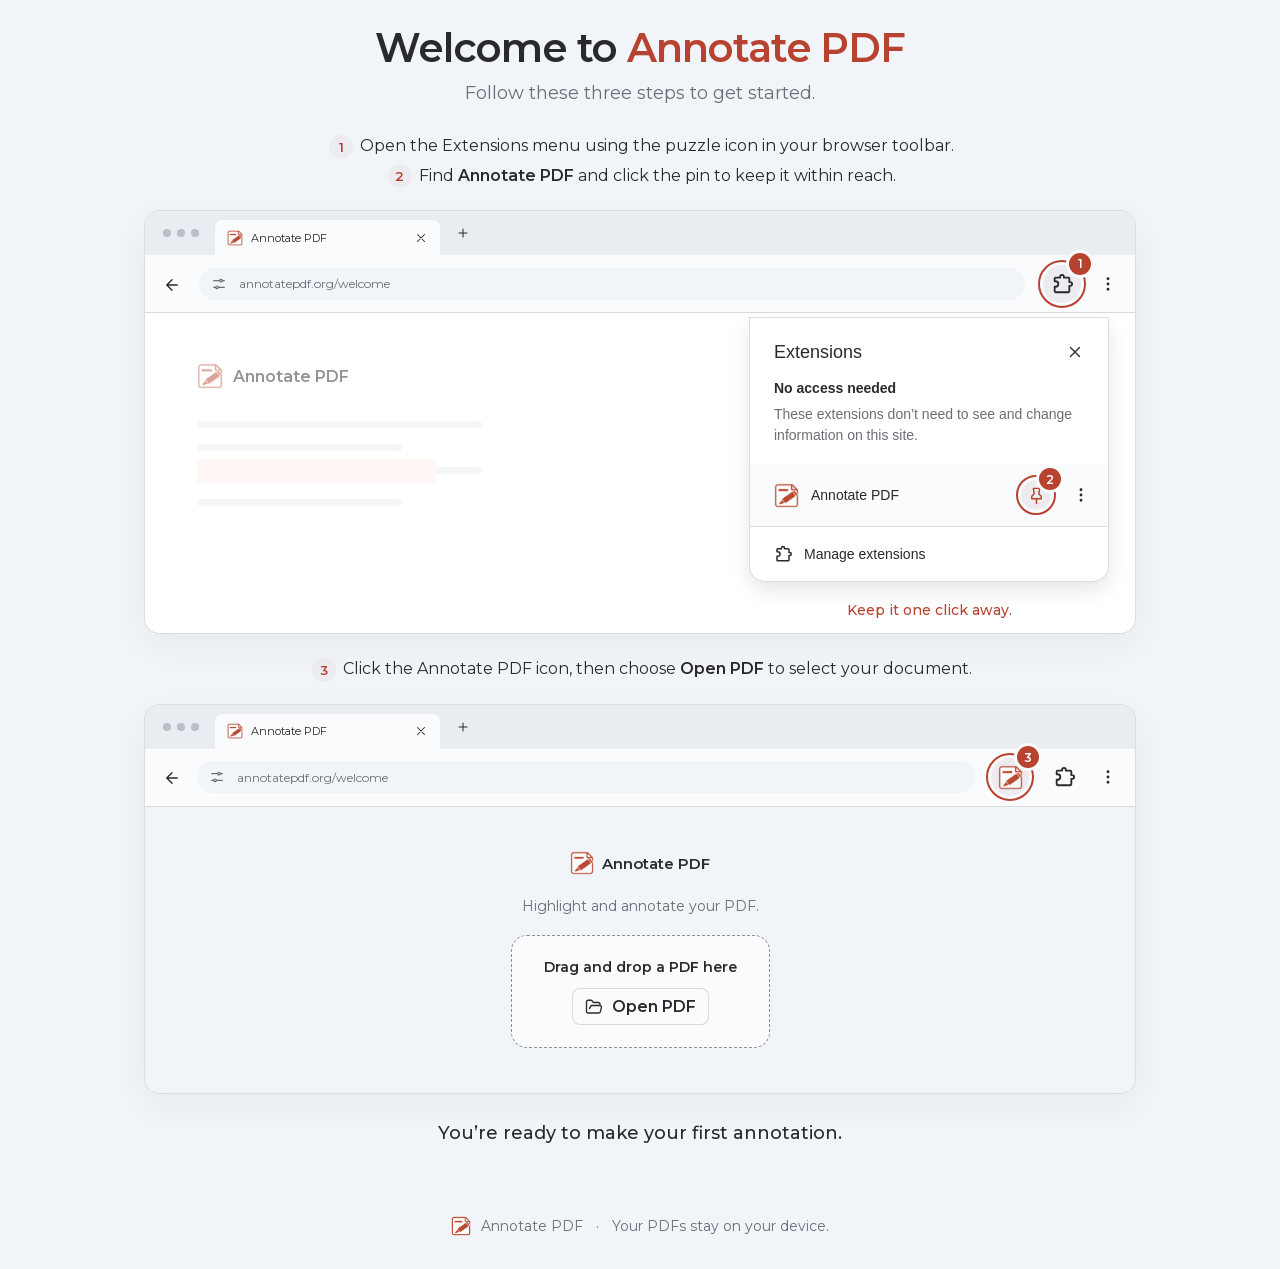
==== commit 10ff8c79: "Improve welcome illustration readability and remove teaching arrows" ====
--- a/welcome/index.html
+++ b/welcome/index.html
@@ -23,11 +23,11 @@
      <div class="chrome-tabs"><span class="window-dots"><i></i><i></i><i></i></span><span class="chrome-tab"><img src="./assets/annotate-pdf.png" width="32" height="32" alt=""><span>Annotate PDF</span><svg class="icon" viewBox="0 0 24 24" fill="none" stroke="currentColor" stroke-width="1.8" stroke-linecap="round" stroke-linejoin="round" aria-hidden="true"><path d="m18 6-12 12M6 6l12 12"/></svg></span><svg class="icon" viewBox="0 0 24 24" fill="none" stroke="currentColor" stroke-width="1.8" stroke-linecap="round" stroke-linejoin="round" aria-hidden="true"><path d="M12 5v14M5 12h14"/></svg></div>
  <div class="chrome-address"><span class="back"><svg class="icon" viewBox="0 0 24 24" fill="none" stroke="currentColor" stroke-width="1.8" stroke-linecap="round" stroke-linejoin="round" aria-hidden="true"><path d="M19 12H5m7-7-7 7 7 7"/></svg></span><span class="address"><svg class="icon" viewBox="0 0 24 24" fill="none" stroke="currentColor" stroke-width="1.8" stroke-linecap="round" stroke-linejoin="round" aria-hidden="true"><path d="M4 7h9m4 0h3M4 17h3m4 0h9"/><circle cx="15" cy="7" r="2"/><circle cx="9" cy="17" r="2"/></svg><span>annotatepdf.org/welcome</span></span><span class="toolbar-target puzzle target"><svg class="icon browser-puzzle" viewBox="0 0 24 24" fill="none" stroke="currentColor" stroke-width="2" stroke-linecap="round" stroke-linejoin="round" aria-hidden="true"><path d="M5 5h5V4a2 2 0 0 1 4 0v1h5a1 1 0 0 1 1 1v4h1a2 2 0 0 1 0 4h-1v6a1 1 0 0 1-1 1H5a1 1 0 0 1-1-1v-5h1a3 3 0 0 0 0-6H4V6a1 1 0 0 1 1-1Z"/></svg><b class="callout">1</b></span><span class="browser-more"><svg class="icon" viewBox="0 0 24 24" fill="none" stroke="currentColor" stroke-width="1.8" stroke-linecap="round" stroke-linejoin="round" aria-hidden="true"><circle cx="12" cy="5" r="1"/><circle cx="12" cy="12" r="1"/><circle cx="12" cy="19" r="1"/></svg></span></div>
      <div class="browser-content"><div class="ghost-page"><span class="ghost-brand"><img src="./assets/annotate-pdf.png" width="32" height="32" alt=""> Annotate PDF</span><span class="ghost-line"></span><span class="ghost-line short"></span><span class="ghost-line"></span><span class="ghost-highlight"></span><span class="ghost-line short"></span></div></div>
-     <div class="extension-menu"><div class="menu-heading">Extensions <svg class="icon" viewBox="0 0 24 24" fill="none" stroke="currentColor" stroke-width="1.8" stroke-linecap="round" stroke-linejoin="round" aria-hidden="true"><path d="m18 6-12 12M6 6l12 12"/></svg></div><p class="menu-note">No access needed</p><p class="menu-description">These extensions don’t need to see and<br>change information on this site.</p>
+     <div class="extension-menu"><div class="menu-heading">Extensions <svg class="icon" viewBox="0 0 24 24" fill="none" stroke="currentColor" stroke-width="1.8" stroke-linecap="round" stroke-linejoin="round" aria-hidden="true"><path d="m18 6-12 12M6 6l12 12"/></svg></div><p class="menu-note">No access needed</p><p class="menu-description">These extensions don’t need to see and change information on this site.</p>
       <div class="extension-row"><img src="./assets/annotate-pdf.png" width="32" height="32" alt=""><span>Annotate PDF</span><span class="pin-target target"><svg class="icon" viewBox="0 0 24 24" fill="none" stroke="currentColor" stroke-width="1.8" stroke-linecap="round" stroke-linejoin="round" aria-hidden="true"><path d="M16 3H8l1 7-3 3v3h12v-3l-3-3 1-7Z"/><path d="M12 16v6"/></svg><b class="callout">2</b></span><svg class="icon" viewBox="0 0 24 24" fill="none" stroke="currentColor" stroke-width="1.8" stroke-linecap="round" stroke-linejoin="round" aria-hidden="true"><circle cx="12" cy="5" r="1"/><circle cx="12" cy="12" r="1"/><circle cx="12" cy="19" r="1"/></svg></div>
       <div class="menu-footer"><svg class="icon browser-puzzle" viewBox="0 0 24 24" fill="none" stroke="currentColor" stroke-width="2" stroke-linecap="round" stroke-linejoin="round" aria-hidden="true"><path d="M5 5h5V4a2 2 0 0 1 4 0v1h5a1 1 0 0 1 1 1v4h1a2 2 0 0 1 0 4h-1v6a1 1 0 0 1-1 1H5a1 1 0 0 1-1-1v-5h1a3 3 0 0 0 0-6H4V6a1 1 0 0 1 1-1Z"/></svg> Manage extensions</div>
      </div>
-     <div class="pin-note">Keep it one click away.<svg viewBox="0 0 156 130" preserveAspectRatio="none" aria-hidden="true"><path d="M3 120C65 128 126 78 148 8m-21 1 22-3-4 22"/></svg></div>
+     <div class="pin-note">Keep it one click away.</div>
     </div>
    </figure>
   </section>
@@ -39,7 +39,6 @@
      <div class="chrome-tabs"><span class="window-dots"><i></i><i></i><i></i></span><span class="chrome-tab"><img src="./assets/annotate-pdf.png" width="32" height="32" alt=""><span>Annotate PDF</span><svg class="icon" viewBox="0 0 24 24" fill="none" stroke="currentColor" stroke-width="1.8" stroke-linecap="round" stroke-linejoin="round" aria-hidden="true"><path d="m18 6-12 12M6 6l12 12"/></svg></span><svg class="icon" viewBox="0 0 24 24" fill="none" stroke="currentColor" stroke-width="1.8" stroke-linecap="round" stroke-linejoin="round" aria-hidden="true"><path d="M12 5v14M5 12h14"/></svg></div>
  <div class="chrome-address"><span class="back"><svg class="icon" viewBox="0 0 24 24" fill="none" stroke="currentColor" stroke-width="1.8" stroke-linecap="round" stroke-linejoin="round" aria-hidden="true"><path d="M19 12H5m7-7-7 7 7 7"/></svg></span><span class="address"><svg class="icon" viewBox="0 0 24 24" fill="none" stroke="currentColor" stroke-width="1.8" stroke-linecap="round" stroke-linejoin="round" aria-hidden="true"><path d="M4 7h9m4 0h3M4 17h3m4 0h9"/><circle cx="15" cy="7" r="2"/><circle cx="9" cy="17" r="2"/></svg><span>annotatepdf.org/welcome</span></span><span class="toolbar-target pinned"><img src="./assets/annotate-pdf.png" width="32" height="32" alt=""><b class="callout">3</b></span><span class="toolbar-target puzzle"><svg class="icon browser-puzzle" viewBox="0 0 24 24" fill="none" stroke="currentColor" stroke-width="2" stroke-linecap="round" stroke-linejoin="round" aria-hidden="true"><path d="M5 5h5V4a2 2 0 0 1 4 0v1h5a1 1 0 0 1 1 1v4h1a2 2 0 0 1 0 4h-1v6a1 1 0 0 1-1 1H5a1 1 0 0 1-1-1v-5h1a3 3 0 0 0 0-6H4V6a1 1 0 0 1 1-1Z"/></svg></span><span class="browser-more"><svg class="icon" viewBox="0 0 24 24" fill="none" stroke="currentColor" stroke-width="1.8" stroke-linecap="round" stroke-linejoin="round" aria-hidden="true"><circle cx="12" cy="5" r="1"/><circle cx="12" cy="12" r="1"/><circle cx="12" cy="19" r="1"/></svg></span></div>
      <div class="start-preview"><span class="preview-brand"><img src="./assets/annotate-pdf.png" width="32" height="32" alt=""> Annotate PDF</span><span class="preview-description">Highlight and annotate your PDF.</span><div class="preview-drop"><span>Drag and drop a PDF here</span><span class="preview-open"><svg class="icon" viewBox="0 0 24 24" fill="none" stroke="currentColor" stroke-width="1.8" stroke-linecap="round" stroke-linejoin="round" aria-hidden="true"><path d="m6 14 1.5-2.9A2 2 0 0 1 9.24 10H20a2 2 0 0 1 1.94 2.5l-1.54 6a2 2 0 0 1-1.95 1.5H4a2 2 0 0 1-2-2V5a2 2 0 0 1 2-2h3.9a2 2 0 0 1 1.69.9l.81 1.2a2 2 0 0 0 1.67.9H18a2 2 0 0 1 2 2v2"/></svg> Open PDF</span></div></div>
-     <svg class="open-arrow" viewBox="0 0 180 100" aria-hidden="true"><path d="M8 92C35 45 120 75 168 10m-24 2 26-5-2 26"/></svg>
     </div>
    </figure>
    <p class="finish">You’re ready to make your first annotation.</p>
--- a/welcome/welcome.css
+++ b/welcome/welcome.css
@@ -294,13 +294,13 @@
   width:18px
 }
 .menu-note {
-  font-size:13px;
+  font-size:14px;
   font-weight:600;
   padding:0 24px;
   margin-bottom:8px
 }
 .menu-description {
-  font-size:12px;
+  font-size:14px;
   line-height:1.5;
   color:var(--secondary);
   padding:0 24px 18px
@@ -343,7 +343,7 @@
   align-items:center;
   gap:12px;
   padding:18px 24px;
-  font-size:13px;
+  font-size:14px;
   border-top:1px solid var(--border)
 }
 .menu-footer .icon {
@@ -352,23 +352,13 @@
 }
 .pin-note {
   position:absolute;
-  bottom:32px;
-  right:220px;
+  bottom:14px;
+  right:26px;
+  width:360px;
+  text-align:center;
   color:var(--primary);
-  font-size:13px;
+  font-size:14px;
   font-weight:500
-}
-.pin-note svg {
-  position:absolute;
-  left:calc(100% + 8px);
-  bottom:0;
-  width:120px;
-  height:120px;
-  fill:none;
-  stroke:var(--primary);
-  stroke-width:2;
-  stroke-linecap:round;
-  stroke-linejoin:round
 }
 .open-step {
   margin-top:20px
@@ -402,7 +392,7 @@
 }
 .preview-description {
   color:var(--secondary);
-  font-size:13px;
+  font-size:14px;
   margin:10px 0 20px
 }
 .preview-drop {
@@ -427,24 +417,12 @@
   border:1px solid var(--border);
   border-radius:8px;
   padding:8px 12px;
-  font-size:13px;
+  font-size:16px;
   font-weight:600
 }
 .preview-open .icon {
   width:18px;
   height:18px
-}
-.open-arrow {
-  position:absolute;
-  right:108px;
-  top:103px;
-  width:155px;
-  height:100px;
-  fill:none;
-  stroke:var(--primary);
-  stroke-width:2;
-  stroke-linecap:round;
-  stroke-linejoin:round
 }
 .finish {
   text-align:center;
@@ -458,7 +436,7 @@
   justify-content:center;
   gap:10px;
   color:var(--secondary);
-  font-size:12px;
+  font-size:14px;
   line-height:1.5;
   margin:72px 24px 32px
 }
@@ -509,7 +487,7 @@
     gap:12px
   }
   .browser-content {
-    height:310px
+    height:340px
   }
   .ghost-page {
     display:none
@@ -520,22 +498,13 @@
     width:330px
   }
   .pin-note {
-    right:156px;
-    bottom:22px;
-    font-size:11px
-  }
-  .pin-note svg {
-    width:75px;
-    height:120px;
-    left:calc(100% + 4px)
+    left:0;
+    right:0;
+    width:auto;
+    bottom:14px
   }
   .open-step {
     margin-top:32px
-  }
-  .open-arrow {
-    right:95px;
-    width:80px;
-    height:70px
   }
   .start-preview {
     height:285px;
@@ -547,7 +516,7 @@
   footer {
     flex-wrap:wrap;
     margin-top:52px;
-    font-size:11px
+    font-size:14px
   }
   .footer-dot {
     display:none
@@ -596,7 +565,7 @@
     gap:8px
   }
   .extension-row>span:not(.pin-target) {
-    font-size:13px
+    font-size:14px
   }
   .open-browser .chrome-address {
     gap:12px
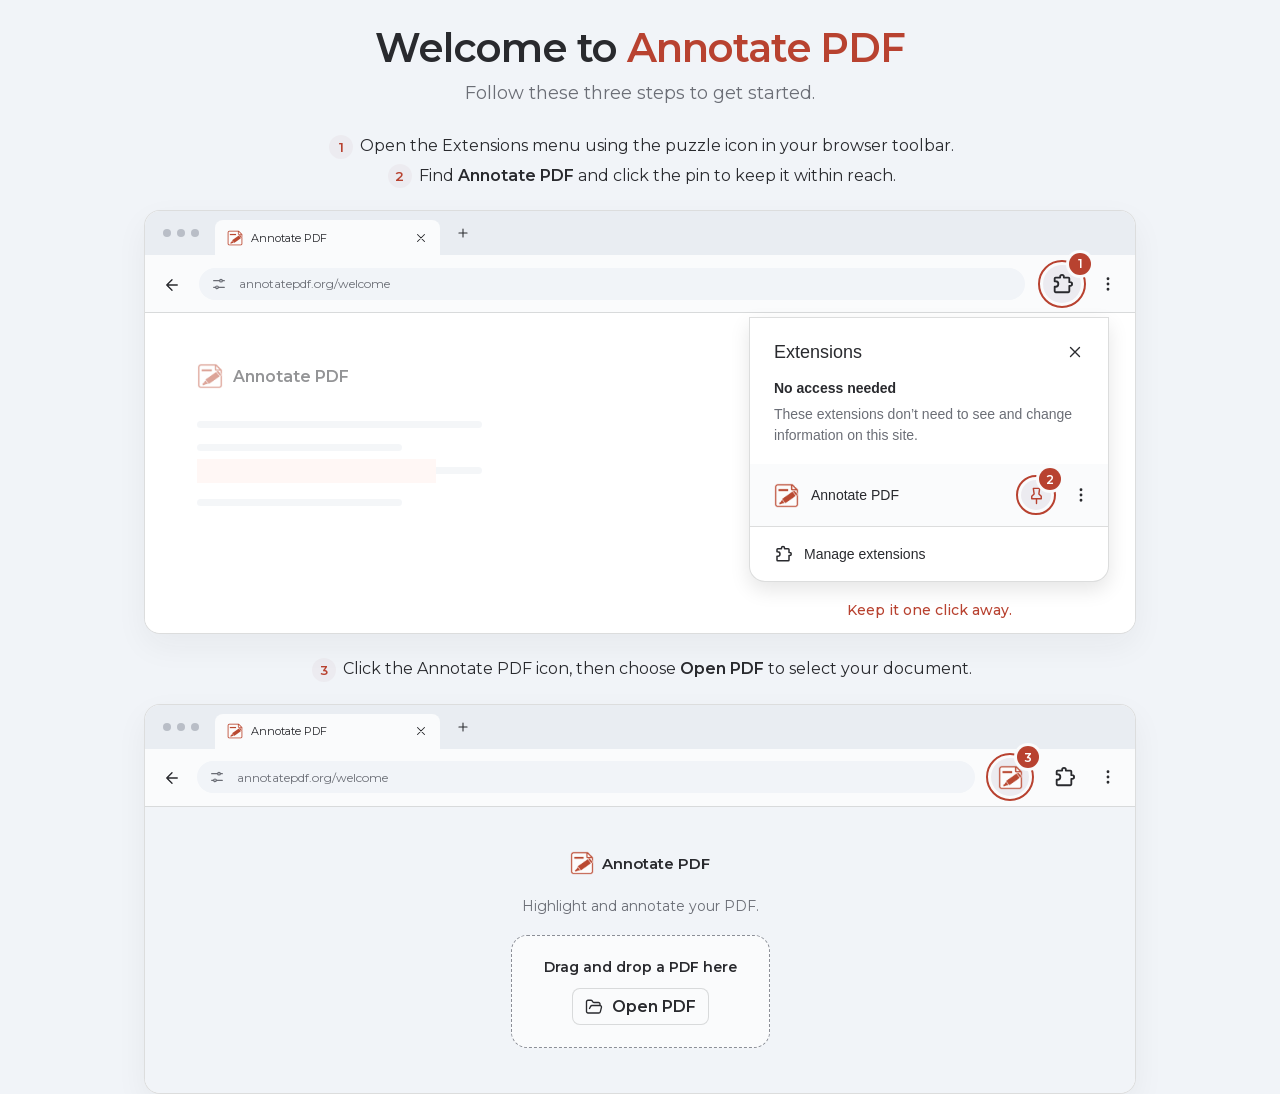
==== commit 569094bb: "Remove welcome closing sentence and footer row" ====
--- a/welcome/index.html
+++ b/welcome/index.html
@@ -41,9 +41,7 @@
      <div class="start-preview"><span class="preview-brand"><img src="./assets/annotate-pdf.png" width="32" height="32" alt=""> Annotate PDF</span><span class="preview-description">Highlight and annotate your PDF.</span><div class="preview-drop"><span>Drag and drop a PDF here</span><span class="preview-open"><svg class="icon" viewBox="0 0 24 24" fill="none" stroke="currentColor" stroke-width="1.8" stroke-linecap="round" stroke-linejoin="round" aria-hidden="true"><path d="m6 14 1.5-2.9A2 2 0 0 1 9.24 10H20a2 2 0 0 1 1.94 2.5l-1.54 6a2 2 0 0 1-1.95 1.5H4a2 2 0 0 1-2-2V5a2 2 0 0 1 2-2h3.9a2 2 0 0 1 1.69.9l.81 1.2a2 2 0 0 0 1.67.9H18a2 2 0 0 1 2 2v2"/></svg> Open PDF</span></div></div>
     </div>
    </figure>
-   <p class="finish">You’re ready to make your first annotation.</p>
   </section>
  </main>
- <footer><img src="./assets/annotate-pdf.png" width="32" height="32" alt=""><span>Annotate PDF</span><span class="footer-dot">·</span><span>Your PDFs stay on your device.</span></footer>
 </body>
 </html>
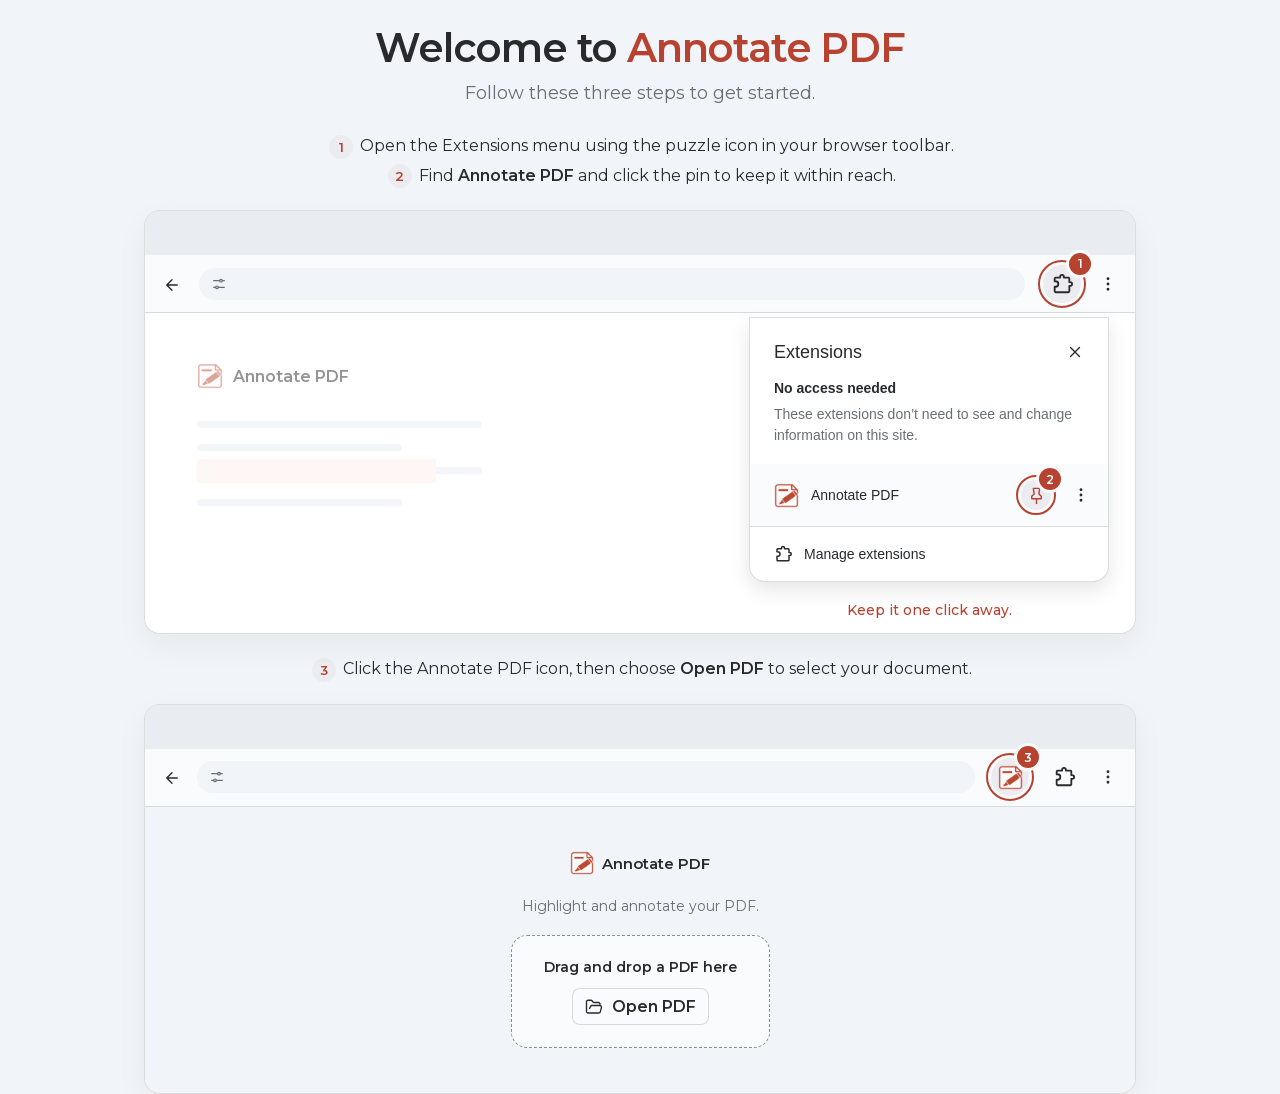
==== commit b6e34a49: "Remove OS-specific browser chrome and address labels from welcome" ====
--- a/welcome/index.html
+++ b/welcome/index.html
@@ -20,8 +20,8 @@
    <p><span class="inline-number">1</span> Open the Extensions menu using the puzzle icon in your browser toolbar.<br class="desktop-break"> <span class="inline-number">2</span> Find <strong>Annotate PDF</strong> and click the pin to keep it within reach.</p></div>
    <figure class="browser pin-browser" role="img" aria-label="Chrome illustration: 1. Click the puzzle piece in the toolbar. 2. Click the pin next to Annotate PDF in the Extensions menu.">
     <div aria-hidden="true">
-     <div class="chrome-tabs"><span class="window-dots"><i></i><i></i><i></i></span><span class="chrome-tab"><img src="./assets/annotate-pdf.png" width="32" height="32" alt=""><span>Annotate PDF</span><svg class="icon" viewBox="0 0 24 24" fill="none" stroke="currentColor" stroke-width="1.8" stroke-linecap="round" stroke-linejoin="round" aria-hidden="true"><path d="m18 6-12 12M6 6l12 12"/></svg></span><svg class="icon" viewBox="0 0 24 24" fill="none" stroke="currentColor" stroke-width="1.8" stroke-linecap="round" stroke-linejoin="round" aria-hidden="true"><path d="M12 5v14M5 12h14"/></svg></div>
- <div class="chrome-address"><span class="back"><svg class="icon" viewBox="0 0 24 24" fill="none" stroke="currentColor" stroke-width="1.8" stroke-linecap="round" stroke-linejoin="round" aria-hidden="true"><path d="M19 12H5m7-7-7 7 7 7"/></svg></span><span class="address"><svg class="icon" viewBox="0 0 24 24" fill="none" stroke="currentColor" stroke-width="1.8" stroke-linecap="round" stroke-linejoin="round" aria-hidden="true"><path d="M4 7h9m4 0h3M4 17h3m4 0h9"/><circle cx="15" cy="7" r="2"/><circle cx="9" cy="17" r="2"/></svg><span>annotatepdf.org/welcome</span></span><span class="toolbar-target puzzle target"><svg class="icon browser-puzzle" viewBox="0 0 24 24" fill="none" stroke="currentColor" stroke-width="2" stroke-linecap="round" stroke-linejoin="round" aria-hidden="true"><path d="M5 5h5V4a2 2 0 0 1 4 0v1h5a1 1 0 0 1 1 1v4h1a2 2 0 0 1 0 4h-1v6a1 1 0 0 1-1 1H5a1 1 0 0 1-1-1v-5h1a3 3 0 0 0 0-6H4V6a1 1 0 0 1 1-1Z"/></svg><b class="callout">1</b></span><span class="browser-more"><svg class="icon" viewBox="0 0 24 24" fill="none" stroke="currentColor" stroke-width="1.8" stroke-linecap="round" stroke-linejoin="round" aria-hidden="true"><circle cx="12" cy="5" r="1"/><circle cx="12" cy="12" r="1"/><circle cx="12" cy="19" r="1"/></svg></span></div>
+     <div class="chrome-tabs"></div>
+ <div class="chrome-address"><span class="back"><svg class="icon" viewBox="0 0 24 24" fill="none" stroke="currentColor" stroke-width="1.8" stroke-linecap="round" stroke-linejoin="round" aria-hidden="true"><path d="M19 12H5m7-7-7 7 7 7"/></svg></span><span class="address"><svg class="icon" viewBox="0 0 24 24" fill="none" stroke="currentColor" stroke-width="1.8" stroke-linecap="round" stroke-linejoin="round" aria-hidden="true"><path d="M4 7h9m4 0h3M4 17h3m4 0h9"/><circle cx="15" cy="7" r="2"/><circle cx="9" cy="17" r="2"/></svg></span><span class="toolbar-target puzzle target"><svg class="icon browser-puzzle" viewBox="0 0 24 24" fill="none" stroke="currentColor" stroke-width="2" stroke-linecap="round" stroke-linejoin="round" aria-hidden="true"><path d="M5 5h5V4a2 2 0 0 1 4 0v1h5a1 1 0 0 1 1 1v4h1a2 2 0 0 1 0 4h-1v6a1 1 0 0 1-1 1H5a1 1 0 0 1-1-1v-5h1a3 3 0 0 0 0-6H4V6a1 1 0 0 1 1-1Z"/></svg><b class="callout">1</b></span><span class="browser-more"><svg class="icon" viewBox="0 0 24 24" fill="none" stroke="currentColor" stroke-width="1.8" stroke-linecap="round" stroke-linejoin="round" aria-hidden="true"><circle cx="12" cy="5" r="1"/><circle cx="12" cy="12" r="1"/><circle cx="12" cy="19" r="1"/></svg></span></div>
      <div class="browser-content"><div class="ghost-page"><span class="ghost-brand"><img src="./assets/annotate-pdf.png" width="32" height="32" alt=""> Annotate PDF</span><span class="ghost-line"></span><span class="ghost-line short"></span><span class="ghost-line"></span><span class="ghost-highlight"></span><span class="ghost-line short"></span></div></div>
      <div class="extension-menu"><div class="menu-heading">Extensions <svg class="icon" viewBox="0 0 24 24" fill="none" stroke="currentColor" stroke-width="1.8" stroke-linecap="round" stroke-linejoin="round" aria-hidden="true"><path d="m18 6-12 12M6 6l12 12"/></svg></div><p class="menu-note">No access needed</p><p class="menu-description">These extensions don’t need to see and change information on this site.</p>
       <div class="extension-row"><img src="./assets/annotate-pdf.png" width="32" height="32" alt=""><span>Annotate PDF</span><span class="pin-target target"><svg class="icon" viewBox="0 0 24 24" fill="none" stroke="currentColor" stroke-width="1.8" stroke-linecap="round" stroke-linejoin="round" aria-hidden="true"><path d="M16 3H8l1 7-3 3v3h12v-3l-3-3 1-7Z"/><path d="M12 16v6"/></svg><b class="callout">2</b></span><svg class="icon" viewBox="0 0 24 24" fill="none" stroke="currentColor" stroke-width="1.8" stroke-linecap="round" stroke-linejoin="round" aria-hidden="true"><circle cx="12" cy="5" r="1"/><circle cx="12" cy="12" r="1"/><circle cx="12" cy="19" r="1"/></svg></div>
@@ -36,8 +36,8 @@
    <p><span class="inline-number">3</span> Click the Annotate PDF icon, then choose <strong>Open PDF</strong> to select your document.</p></div>
    <figure class="browser open-browser" role="img" aria-label="Chrome illustration: 3. Click the pinned Annotate PDF icon to open the editor. In the editor, choose Open PDF to select a local file.">
     <div aria-hidden="true">
-     <div class="chrome-tabs"><span class="window-dots"><i></i><i></i><i></i></span><span class="chrome-tab"><img src="./assets/annotate-pdf.png" width="32" height="32" alt=""><span>Annotate PDF</span><svg class="icon" viewBox="0 0 24 24" fill="none" stroke="currentColor" stroke-width="1.8" stroke-linecap="round" stroke-linejoin="round" aria-hidden="true"><path d="m18 6-12 12M6 6l12 12"/></svg></span><svg class="icon" viewBox="0 0 24 24" fill="none" stroke="currentColor" stroke-width="1.8" stroke-linecap="round" stroke-linejoin="round" aria-hidden="true"><path d="M12 5v14M5 12h14"/></svg></div>
- <div class="chrome-address"><span class="back"><svg class="icon" viewBox="0 0 24 24" fill="none" stroke="currentColor" stroke-width="1.8" stroke-linecap="round" stroke-linejoin="round" aria-hidden="true"><path d="M19 12H5m7-7-7 7 7 7"/></svg></span><span class="address"><svg class="icon" viewBox="0 0 24 24" fill="none" stroke="currentColor" stroke-width="1.8" stroke-linecap="round" stroke-linejoin="round" aria-hidden="true"><path d="M4 7h9m4 0h3M4 17h3m4 0h9"/><circle cx="15" cy="7" r="2"/><circle cx="9" cy="17" r="2"/></svg><span>annotatepdf.org/welcome</span></span><span class="toolbar-target pinned"><img src="./assets/annotate-pdf.png" width="32" height="32" alt=""><b class="callout">3</b></span><span class="toolbar-target puzzle"><svg class="icon browser-puzzle" viewBox="0 0 24 24" fill="none" stroke="currentColor" stroke-width="2" stroke-linecap="round" stroke-linejoin="round" aria-hidden="true"><path d="M5 5h5V4a2 2 0 0 1 4 0v1h5a1 1 0 0 1 1 1v4h1a2 2 0 0 1 0 4h-1v6a1 1 0 0 1-1 1H5a1 1 0 0 1-1-1v-5h1a3 3 0 0 0 0-6H4V6a1 1 0 0 1 1-1Z"/></svg></span><span class="browser-more"><svg class="icon" viewBox="0 0 24 24" fill="none" stroke="currentColor" stroke-width="1.8" stroke-linecap="round" stroke-linejoin="round" aria-hidden="true"><circle cx="12" cy="5" r="1"/><circle cx="12" cy="12" r="1"/><circle cx="12" cy="19" r="1"/></svg></span></div>
+     <div class="chrome-tabs"></div>
+ <div class="chrome-address"><span class="back"><svg class="icon" viewBox="0 0 24 24" fill="none" stroke="currentColor" stroke-width="1.8" stroke-linecap="round" stroke-linejoin="round" aria-hidden="true"><path d="M19 12H5m7-7-7 7 7 7"/></svg></span><span class="address"><svg class="icon" viewBox="0 0 24 24" fill="none" stroke="currentColor" stroke-width="1.8" stroke-linecap="round" stroke-linejoin="round" aria-hidden="true"><path d="M4 7h9m4 0h3M4 17h3m4 0h9"/><circle cx="15" cy="7" r="2"/><circle cx="9" cy="17" r="2"/></svg></span><span class="toolbar-target pinned"><img src="./assets/annotate-pdf.png" width="32" height="32" alt=""><b class="callout">3</b></span><span class="toolbar-target puzzle"><svg class="icon browser-puzzle" viewBox="0 0 24 24" fill="none" stroke="currentColor" stroke-width="2" stroke-linecap="round" stroke-linejoin="round" aria-hidden="true"><path d="M5 5h5V4a2 2 0 0 1 4 0v1h5a1 1 0 0 1 1 1v4h1a2 2 0 0 1 0 4h-1v6a1 1 0 0 1-1 1H5a1 1 0 0 1-1-1v-5h1a3 3 0 0 0 0-6H4V6a1 1 0 0 1 1-1Z"/></svg></span><span class="browser-more"><svg class="icon" viewBox="0 0 24 24" fill="none" stroke="currentColor" stroke-width="1.8" stroke-linecap="round" stroke-linejoin="round" aria-hidden="true"><circle cx="12" cy="5" r="1"/><circle cx="12" cy="12" r="1"/><circle cx="12" cy="19" r="1"/></svg></span></div>
      <div class="start-preview"><span class="preview-brand"><img src="./assets/annotate-pdf.png" width="32" height="32" alt=""> Annotate PDF</span><span class="preview-description">Highlight and annotate your PDF.</span><div class="preview-drop"><span>Drag and drop a PDF here</span><span class="preview-open"><svg class="icon" viewBox="0 0 24 24" fill="none" stroke="currentColor" stroke-width="1.8" stroke-linecap="round" stroke-linejoin="round" aria-hidden="true"><path d="m6 14 1.5-2.9A2 2 0 0 1 9.24 10H20a2 2 0 0 1 1.94 2.5l-1.54 6a2 2 0 0 1-1.95 1.5H4a2 2 0 0 1-2-2V5a2 2 0 0 1 2-2h3.9a2 2 0 0 1 1.69.9l.81 1.2a2 2 0 0 0 1.67.9H18a2 2 0 0 1 2 2v2"/></svg> Open PDF</span></div></div>
     </div>
    </figure>
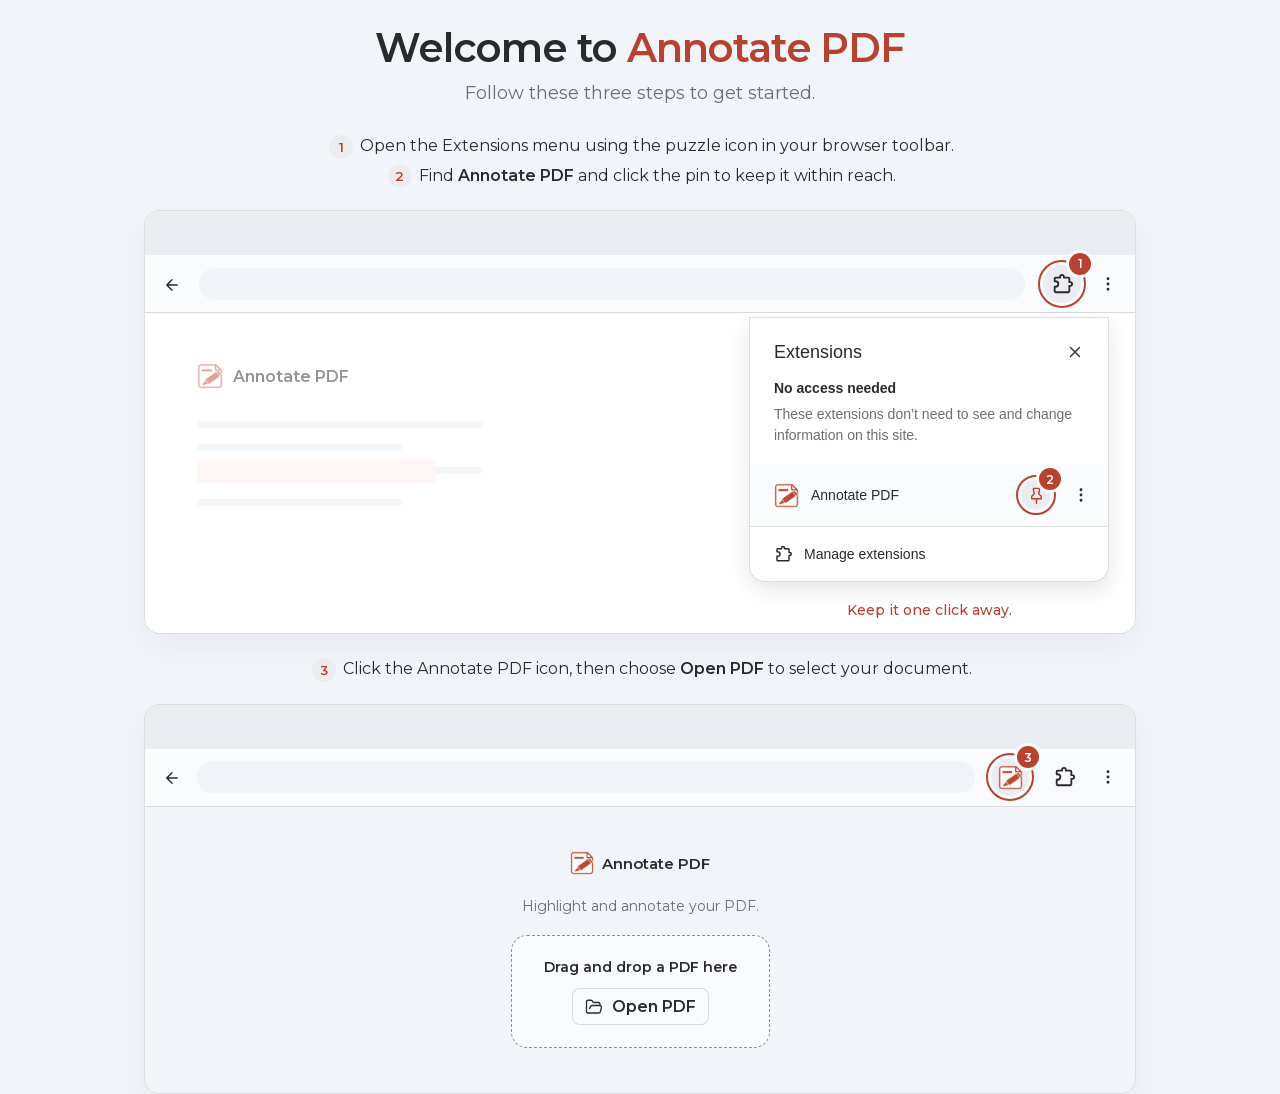
==== commit 892e03d5: "Remove site-controls icons from welcome address fields" ====
--- a/welcome/index.html
+++ b/welcome/index.html
@@ -21,7 +21,7 @@
    <figure class="browser pin-browser" role="img" aria-label="Chrome illustration: 1. Click the puzzle piece in the toolbar. 2. Click the pin next to Annotate PDF in the Extensions menu.">
     <div aria-hidden="true">
      <div class="chrome-tabs"></div>
- <div class="chrome-address"><span class="back"><svg class="icon" viewBox="0 0 24 24" fill="none" stroke="currentColor" stroke-width="1.8" stroke-linecap="round" stroke-linejoin="round" aria-hidden="true"><path d="M19 12H5m7-7-7 7 7 7"/></svg></span><span class="address"><svg class="icon" viewBox="0 0 24 24" fill="none" stroke="currentColor" stroke-width="1.8" stroke-linecap="round" stroke-linejoin="round" aria-hidden="true"><path d="M4 7h9m4 0h3M4 17h3m4 0h9"/><circle cx="15" cy="7" r="2"/><circle cx="9" cy="17" r="2"/></svg></span><span class="toolbar-target puzzle target"><svg class="icon browser-puzzle" viewBox="0 0 24 24" fill="none" stroke="currentColor" stroke-width="2" stroke-linecap="round" stroke-linejoin="round" aria-hidden="true"><path d="M5 5h5V4a2 2 0 0 1 4 0v1h5a1 1 0 0 1 1 1v4h1a2 2 0 0 1 0 4h-1v6a1 1 0 0 1-1 1H5a1 1 0 0 1-1-1v-5h1a3 3 0 0 0 0-6H4V6a1 1 0 0 1 1-1Z"/></svg><b class="callout">1</b></span><span class="browser-more"><svg class="icon" viewBox="0 0 24 24" fill="none" stroke="currentColor" stroke-width="1.8" stroke-linecap="round" stroke-linejoin="round" aria-hidden="true"><circle cx="12" cy="5" r="1"/><circle cx="12" cy="12" r="1"/><circle cx="12" cy="19" r="1"/></svg></span></div>
+ <div class="chrome-address"><span class="back"><svg class="icon" viewBox="0 0 24 24" fill="none" stroke="currentColor" stroke-width="1.8" stroke-linecap="round" stroke-linejoin="round" aria-hidden="true"><path d="M19 12H5m7-7-7 7 7 7"/></svg></span><span class="address"></span><span class="toolbar-target puzzle target"><svg class="icon browser-puzzle" viewBox="0 0 24 24" fill="none" stroke="currentColor" stroke-width="2" stroke-linecap="round" stroke-linejoin="round" aria-hidden="true"><path d="M5 5h5V4a2 2 0 0 1 4 0v1h5a1 1 0 0 1 1 1v4h1a2 2 0 0 1 0 4h-1v6a1 1 0 0 1-1 1H5a1 1 0 0 1-1-1v-5h1a3 3 0 0 0 0-6H4V6a1 1 0 0 1 1-1Z"/></svg><b class="callout">1</b></span><span class="browser-more"><svg class="icon" viewBox="0 0 24 24" fill="none" stroke="currentColor" stroke-width="1.8" stroke-linecap="round" stroke-linejoin="round" aria-hidden="true"><circle cx="12" cy="5" r="1"/><circle cx="12" cy="12" r="1"/><circle cx="12" cy="19" r="1"/></svg></span></div>
      <div class="browser-content"><div class="ghost-page"><span class="ghost-brand"><img src="./assets/annotate-pdf.png" width="32" height="32" alt=""> Annotate PDF</span><span class="ghost-line"></span><span class="ghost-line short"></span><span class="ghost-line"></span><span class="ghost-highlight"></span><span class="ghost-line short"></span></div></div>
      <div class="extension-menu"><div class="menu-heading">Extensions <svg class="icon" viewBox="0 0 24 24" fill="none" stroke="currentColor" stroke-width="1.8" stroke-linecap="round" stroke-linejoin="round" aria-hidden="true"><path d="m18 6-12 12M6 6l12 12"/></svg></div><p class="menu-note">No access needed</p><p class="menu-description">These extensions don’t need to see and change information on this site.</p>
       <div class="extension-row"><img src="./assets/annotate-pdf.png" width="32" height="32" alt=""><span>Annotate PDF</span><span class="pin-target target"><svg class="icon" viewBox="0 0 24 24" fill="none" stroke="currentColor" stroke-width="1.8" stroke-linecap="round" stroke-linejoin="round" aria-hidden="true"><path d="M16 3H8l1 7-3 3v3h12v-3l-3-3 1-7Z"/><path d="M12 16v6"/></svg><b class="callout">2</b></span><svg class="icon" viewBox="0 0 24 24" fill="none" stroke="currentColor" stroke-width="1.8" stroke-linecap="round" stroke-linejoin="round" aria-hidden="true"><circle cx="12" cy="5" r="1"/><circle cx="12" cy="12" r="1"/><circle cx="12" cy="19" r="1"/></svg></div>
@@ -37,7 +37,7 @@
    <figure class="browser open-browser" role="img" aria-label="Chrome illustration: 3. Click the pinned Annotate PDF icon to open the editor. In the editor, choose Open PDF to select a local file.">
     <div aria-hidden="true">
      <div class="chrome-tabs"></div>
- <div class="chrome-address"><span class="back"><svg class="icon" viewBox="0 0 24 24" fill="none" stroke="currentColor" stroke-width="1.8" stroke-linecap="round" stroke-linejoin="round" aria-hidden="true"><path d="M19 12H5m7-7-7 7 7 7"/></svg></span><span class="address"><svg class="icon" viewBox="0 0 24 24" fill="none" stroke="currentColor" stroke-width="1.8" stroke-linecap="round" stroke-linejoin="round" aria-hidden="true"><path d="M4 7h9m4 0h3M4 17h3m4 0h9"/><circle cx="15" cy="7" r="2"/><circle cx="9" cy="17" r="2"/></svg></span><span class="toolbar-target pinned"><img src="./assets/annotate-pdf.png" width="32" height="32" alt=""><b class="callout">3</b></span><span class="toolbar-target puzzle"><svg class="icon browser-puzzle" viewBox="0 0 24 24" fill="none" stroke="currentColor" stroke-width="2" stroke-linecap="round" stroke-linejoin="round" aria-hidden="true"><path d="M5 5h5V4a2 2 0 0 1 4 0v1h5a1 1 0 0 1 1 1v4h1a2 2 0 0 1 0 4h-1v6a1 1 0 0 1-1 1H5a1 1 0 0 1-1-1v-5h1a3 3 0 0 0 0-6H4V6a1 1 0 0 1 1-1Z"/></svg></span><span class="browser-more"><svg class="icon" viewBox="0 0 24 24" fill="none" stroke="currentColor" stroke-width="1.8" stroke-linecap="round" stroke-linejoin="round" aria-hidden="true"><circle cx="12" cy="5" r="1"/><circle cx="12" cy="12" r="1"/><circle cx="12" cy="19" r="1"/></svg></span></div>
+ <div class="chrome-address"><span class="back"><svg class="icon" viewBox="0 0 24 24" fill="none" stroke="currentColor" stroke-width="1.8" stroke-linecap="round" stroke-linejoin="round" aria-hidden="true"><path d="M19 12H5m7-7-7 7 7 7"/></svg></span><span class="address"></span><span class="toolbar-target pinned"><img src="./assets/annotate-pdf.png" width="32" height="32" alt=""><b class="callout">3</b></span><span class="toolbar-target puzzle"><svg class="icon browser-puzzle" viewBox="0 0 24 24" fill="none" stroke="currentColor" stroke-width="2" stroke-linecap="round" stroke-linejoin="round" aria-hidden="true"><path d="M5 5h5V4a2 2 0 0 1 4 0v1h5a1 1 0 0 1 1 1v4h1a2 2 0 0 1 0 4h-1v6a1 1 0 0 1-1 1H5a1 1 0 0 1-1-1v-5h1a3 3 0 0 0 0-6H4V6a1 1 0 0 1 1-1Z"/></svg></span><span class="browser-more"><svg class="icon" viewBox="0 0 24 24" fill="none" stroke="currentColor" stroke-width="1.8" stroke-linecap="round" stroke-linejoin="round" aria-hidden="true"><circle cx="12" cy="5" r="1"/><circle cx="12" cy="12" r="1"/><circle cx="12" cy="19" r="1"/></svg></span></div>
      <div class="start-preview"><span class="preview-brand"><img src="./assets/annotate-pdf.png" width="32" height="32" alt=""> Annotate PDF</span><span class="preview-description">Highlight and annotate your PDF.</span><div class="preview-drop"><span>Drag and drop a PDF here</span><span class="preview-open"><svg class="icon" viewBox="0 0 24 24" fill="none" stroke="currentColor" stroke-width="1.8" stroke-linecap="round" stroke-linejoin="round" aria-hidden="true"><path d="m6 14 1.5-2.9A2 2 0 0 1 9.24 10H20a2 2 0 0 1 1.94 2.5l-1.54 6a2 2 0 0 1-1.95 1.5H4a2 2 0 0 1-2-2V5a2 2 0 0 1 2-2h3.9a2 2 0 0 1 1.69.9l.81 1.2a2 2 0 0 0 1.67.9H18a2 2 0 0 1 2 2v2"/></svg> Open PDF</span></div></div>
     </div>
    </figure>
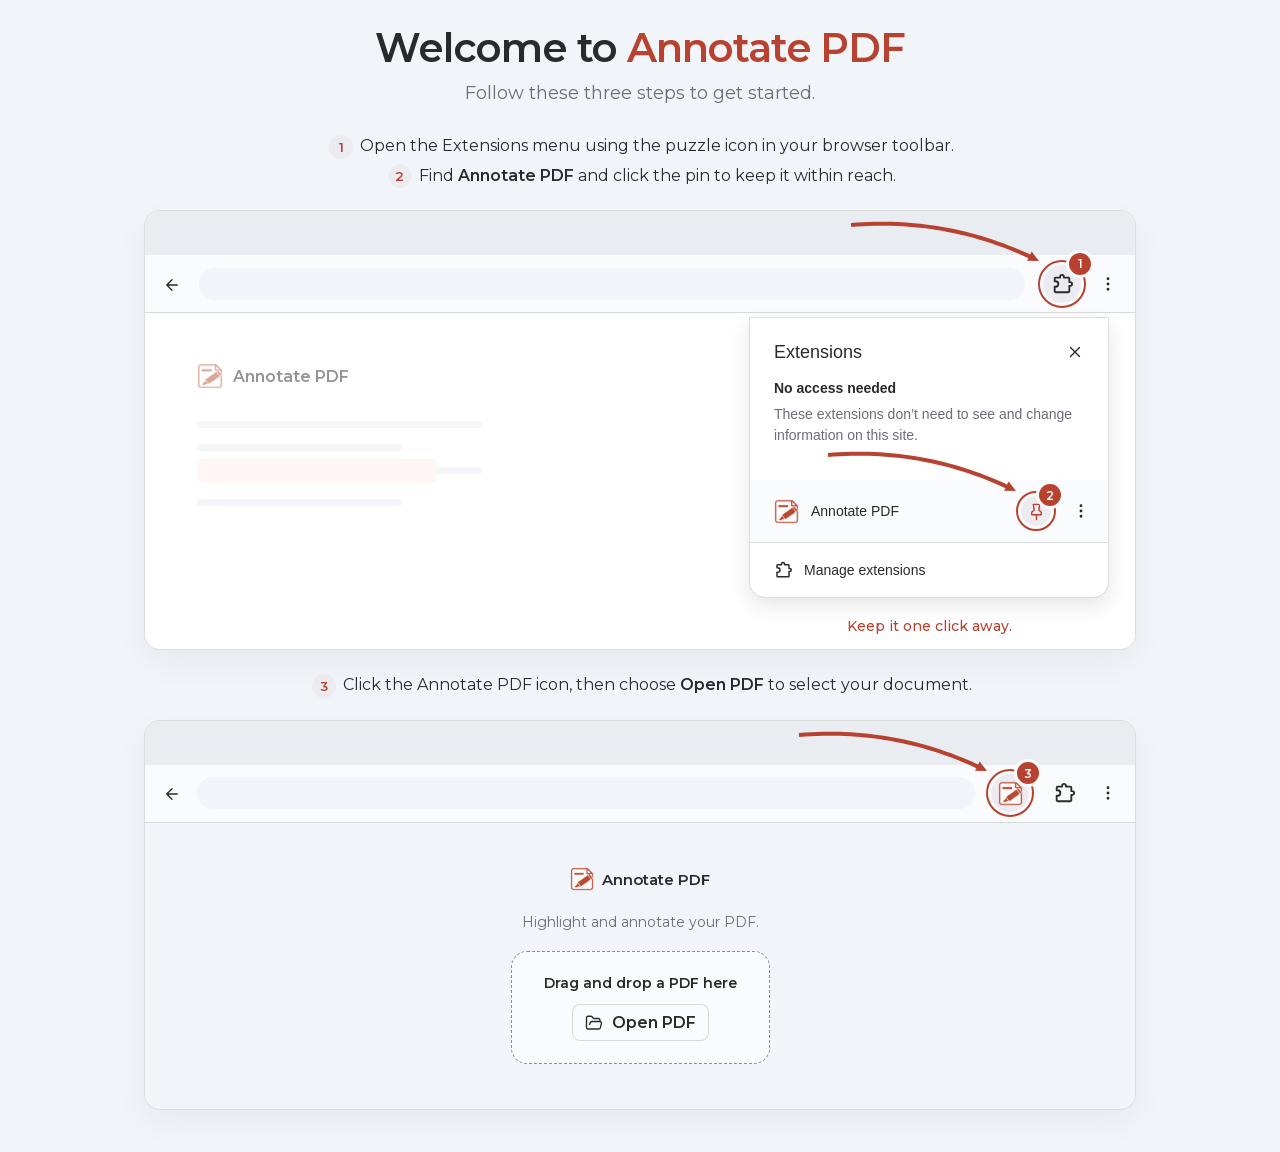
==== commit 153ff602: "Share approved welcome arrows across English French and Japanese" ====
--- a/welcome/index.html
+++ b/welcome/index.html
@@ -21,10 +21,10 @@
    <figure class="browser pin-browser" role="img" aria-label="Chrome illustration: 1. Click the puzzle piece in the toolbar. 2. Click the pin next to Annotate PDF in the Extensions menu.">
     <div aria-hidden="true">
      <div class="chrome-tabs"></div>
- <div class="chrome-address"><span class="back"><svg class="icon" viewBox="0 0 24 24" fill="none" stroke="currentColor" stroke-width="1.8" stroke-linecap="round" stroke-linejoin="round" aria-hidden="true"><path d="M19 12H5m7-7-7 7 7 7"/></svg></span><span class="address"></span><span class="toolbar-target puzzle target"><svg class="icon browser-puzzle" viewBox="0 0 24 24" fill="none" stroke="currentColor" stroke-width="2" stroke-linecap="round" stroke-linejoin="round" aria-hidden="true"><path d="M5 5h5V4a2 2 0 0 1 4 0v1h5a1 1 0 0 1 1 1v4h1a2 2 0 0 1 0 4h-1v6a1 1 0 0 1-1 1H5a1 1 0 0 1-1-1v-5h1a3 3 0 0 0 0-6H4V6a1 1 0 0 1 1-1Z"/></svg><b class="callout">1</b></span><span class="browser-more"><svg class="icon" viewBox="0 0 24 24" fill="none" stroke="currentColor" stroke-width="1.8" stroke-linecap="round" stroke-linejoin="round" aria-hidden="true"><circle cx="12" cy="5" r="1"/><circle cx="12" cy="12" r="1"/><circle cx="12" cy="19" r="1"/></svg></span></div>
+ <div class="chrome-address"><span class="back"><svg class="icon" viewBox="0 0 24 24" fill="none" stroke="currentColor" stroke-width="1.8" stroke-linecap="round" stroke-linejoin="round" aria-hidden="true"><path d="M19 12H5m7-7-7 7 7 7"/></svg></span><span class="address"></span><span class="toolbar-target puzzle target"><svg class="icon browser-puzzle" viewBox="0 0 24 24" fill="none" stroke="currentColor" stroke-width="2" stroke-linecap="round" stroke-linejoin="round" aria-hidden="true"><path d="M5 5h5V4a2 2 0 0 1 4 0v1h5a1 1 0 0 1 1 1v4h1a2 2 0 0 1 0 4h-1v6a1 1 0 0 1-1 1H5a1 1 0 0 1-1-1v-5h1a3 3 0 0 0 0-6H4V6a1 1 0 0 1 1-1Z"/></svg><b class="callout">1</b><svg class="guide-arrow" viewBox="0 0 200 64" fill="none" aria-hidden="true"><polygon points="8.167423202728566,13.992980047865034 13.980077110679519,13.549650519855657 19.774849516583053,13.1977573209563 25.551759243710823,12.93728781932365 31.310826163677238,12.768230133321877 37.05207115306643,12.69057320799682 42.775516041948805,12.704306889236976 48.481183554394086,12.809421994801506 54.169097241196376,13.005910381393438 59.83928140513698,13.293765006968663 65.49176101922212,13.672979987497884 71.1265616384411,14.143550647440424 76.74370930569476,14.70547356324524 82.34323045264073,15.358746599264908 87.92515179629,16.10336893555219 93.48950023226435,16.939341087104243 99.036302725686,17.866664914225193 104.56558620071814,18.885343623791428 110.07737742980297,19.995381761323095 115.57170292365693,21.19678519388767 121.04858882307595,22.489561083984228 126.50806079357866,23.873717854677388 131.95014392387426,25.349265146365408 137.37486262908283,26.916213765675003 142.78224055956133,28.574575627073628 148.172300516104,30.324363687876534 153.54506437218475,32.16559187739921 158.9005530038049,34.09827502106403 164.23878622739534,36.12242876031357 169.55978274610632,38.23806946920962 174.86356010469962,40.445214168609475 180.15013465314314,42.74388043880617 185.41952151889473,45.1340863315021 184.0008941602207,47.853510936332015 196,48 188.65598502519572,38.509718442013934 187.10025857407305,41.50433111229648 181.77391630961836,39.08829113855721 176.42956727639108,36.76450478885524 171.06722660184911,34.532990114892996 165.68691063596037,32.3937646969635 160.28863692348673,30.346845555924023 154.87242416757834,28.3922490658364 149.4382921846661,26.52999086814316 143.9862618507513,24.760085788266707 138.51635503930788,23.082547755522512 133.02859455113006,21.49738972722584 127.52300403657492,20.004623617844146 121.99960791076238,18.60426023400413 116.45843126240173,17.29630921610407 110.89949975701157,16.080778987208568 105.32283953538777,14.957676709816708 99.72847710824689,13.927008250995964 94.11643924803109,12.988778156266482 88.48675287890352,12.14298963250465 82.83944496598646,11.389644540014597 77.17454240490163,10.728743393793481 71.49207191266001,10.160285373894055 65.7920599209193,9.684268344668903 60.07453247258031,9.30068888256698 54.33951512263233,9.00954231204761 48.587032844081584,8.810822749081494 42.81710993970941,8.70452315162452 37.02976996030986,8.690635376379728 31.225035629952682,8.769150241106262 25.402928778708283,8.940057591692632 19.563470283160797,9.203346373184674 13.706680014924627,9.55900470394656 7.832576797271435,10.007019952134966" fill="currentColor" stroke="none"/></svg></span><span class="browser-more"><svg class="icon" viewBox="0 0 24 24" fill="none" stroke="currentColor" stroke-width="1.8" stroke-linecap="round" stroke-linejoin="round" aria-hidden="true"><circle cx="12" cy="5" r="1"/><circle cx="12" cy="12" r="1"/><circle cx="12" cy="19" r="1"/></svg></span></div>
      <div class="browser-content"><div class="ghost-page"><span class="ghost-brand"><img src="./assets/annotate-pdf.png" width="32" height="32" alt=""> Annotate PDF</span><span class="ghost-line"></span><span class="ghost-line short"></span><span class="ghost-line"></span><span class="ghost-highlight"></span><span class="ghost-line short"></span></div></div>
      <div class="extension-menu"><div class="menu-heading">Extensions <svg class="icon" viewBox="0 0 24 24" fill="none" stroke="currentColor" stroke-width="1.8" stroke-linecap="round" stroke-linejoin="round" aria-hidden="true"><path d="m18 6-12 12M6 6l12 12"/></svg></div><p class="menu-note">No access needed</p><p class="menu-description">These extensions don’t need to see and change information on this site.</p>
-      <div class="extension-row"><img src="./assets/annotate-pdf.png" width="32" height="32" alt=""><span>Annotate PDF</span><span class="pin-target target"><svg class="icon" viewBox="0 0 24 24" fill="none" stroke="currentColor" stroke-width="1.8" stroke-linecap="round" stroke-linejoin="round" aria-hidden="true"><path d="M16 3H8l1 7-3 3v3h12v-3l-3-3 1-7Z"/><path d="M12 16v6"/></svg><b class="callout">2</b></span><svg class="icon" viewBox="0 0 24 24" fill="none" stroke="currentColor" stroke-width="1.8" stroke-linecap="round" stroke-linejoin="round" aria-hidden="true"><circle cx="12" cy="5" r="1"/><circle cx="12" cy="12" r="1"/><circle cx="12" cy="19" r="1"/></svg></div>
+      <div class="extension-row"><img src="./assets/annotate-pdf.png" width="32" height="32" alt=""><span>Annotate PDF</span><span class="pin-target target"><svg class="icon" viewBox="0 0 24 24" fill="none" stroke="currentColor" stroke-width="1.8" stroke-linecap="round" stroke-linejoin="round" aria-hidden="true"><path d="M16 3H8l1 7-3 3v3h12v-3l-3-3 1-7Z"/><path d="M12 16v6"/></svg><b class="callout">2</b><svg class="guide-arrow" viewBox="0 0 200 64" fill="none" aria-hidden="true"><polygon points="8.167423202728566,13.992980047865034 13.980077110679519,13.549650519855657 19.774849516583053,13.1977573209563 25.551759243710823,12.93728781932365 31.310826163677238,12.768230133321877 37.05207115306643,12.69057320799682 42.775516041948805,12.704306889236976 48.481183554394086,12.809421994801506 54.169097241196376,13.005910381393438 59.83928140513698,13.293765006968663 65.49176101922212,13.672979987497884 71.1265616384411,14.143550647440424 76.74370930569476,14.70547356324524 82.34323045264073,15.358746599264908 87.92515179629,16.10336893555219 93.48950023226435,16.939341087104243 99.036302725686,17.866664914225193 104.56558620071814,18.885343623791428 110.07737742980297,19.995381761323095 115.57170292365693,21.19678519388767 121.04858882307595,22.489561083984228 126.50806079357866,23.873717854677388 131.95014392387426,25.349265146365408 137.37486262908283,26.916213765675003 142.78224055956133,28.574575627073628 148.172300516104,30.324363687876534 153.54506437218475,32.16559187739921 158.9005530038049,34.09827502106403 164.23878622739534,36.12242876031357 169.55978274610632,38.23806946920962 174.86356010469962,40.445214168609475 180.15013465314314,42.74388043880617 185.41952151889473,45.1340863315021 184.0008941602207,47.853510936332015 196,48 188.65598502519572,38.509718442013934 187.10025857407305,41.50433111229648 181.77391630961836,39.08829113855721 176.42956727639108,36.76450478885524 171.06722660184911,34.532990114892996 165.68691063596037,32.3937646969635 160.28863692348673,30.346845555924023 154.87242416757834,28.3922490658364 149.4382921846661,26.52999086814316 143.9862618507513,24.760085788266707 138.51635503930788,23.082547755522512 133.02859455113006,21.49738972722584 127.52300403657492,20.004623617844146 121.99960791076238,18.60426023400413 116.45843126240173,17.29630921610407 110.89949975701157,16.080778987208568 105.32283953538777,14.957676709816708 99.72847710824689,13.927008250995964 94.11643924803109,12.988778156266482 88.48675287890352,12.14298963250465 82.83944496598646,11.389644540014597 77.17454240490163,10.728743393793481 71.49207191266001,10.160285373894055 65.7920599209193,9.684268344668903 60.07453247258031,9.30068888256698 54.33951512263233,9.00954231204761 48.587032844081584,8.810822749081494 42.81710993970941,8.70452315162452 37.02976996030986,8.690635376379728 31.225035629952682,8.769150241106262 25.402928778708283,8.940057591692632 19.563470283160797,9.203346373184674 13.706680014924627,9.55900470394656 7.832576797271435,10.007019952134966" fill="currentColor" stroke="none"/></svg></span><svg class="icon" viewBox="0 0 24 24" fill="none" stroke="currentColor" stroke-width="1.8" stroke-linecap="round" stroke-linejoin="round" aria-hidden="true"><circle cx="12" cy="5" r="1"/><circle cx="12" cy="12" r="1"/><circle cx="12" cy="19" r="1"/></svg></div>
       <div class="menu-footer"><svg class="icon browser-puzzle" viewBox="0 0 24 24" fill="none" stroke="currentColor" stroke-width="2" stroke-linecap="round" stroke-linejoin="round" aria-hidden="true"><path d="M5 5h5V4a2 2 0 0 1 4 0v1h5a1 1 0 0 1 1 1v4h1a2 2 0 0 1 0 4h-1v6a1 1 0 0 1-1 1H5a1 1 0 0 1-1-1v-5h1a3 3 0 0 0 0-6H4V6a1 1 0 0 1 1-1Z"/></svg> Manage extensions</div>
      </div>
      <div class="pin-note">Keep it one click away.</div>
@@ -37,7 +37,7 @@
    <figure class="browser open-browser" role="img" aria-label="Chrome illustration: 3. Click the pinned Annotate PDF icon to open the editor. In the editor, choose Open PDF to select a local file.">
     <div aria-hidden="true">
      <div class="chrome-tabs"></div>
- <div class="chrome-address"><span class="back"><svg class="icon" viewBox="0 0 24 24" fill="none" stroke="currentColor" stroke-width="1.8" stroke-linecap="round" stroke-linejoin="round" aria-hidden="true"><path d="M19 12H5m7-7-7 7 7 7"/></svg></span><span class="address"></span><span class="toolbar-target pinned"><img src="./assets/annotate-pdf.png" width="32" height="32" alt=""><b class="callout">3</b></span><span class="toolbar-target puzzle"><svg class="icon browser-puzzle" viewBox="0 0 24 24" fill="none" stroke="currentColor" stroke-width="2" stroke-linecap="round" stroke-linejoin="round" aria-hidden="true"><path d="M5 5h5V4a2 2 0 0 1 4 0v1h5a1 1 0 0 1 1 1v4h1a2 2 0 0 1 0 4h-1v6a1 1 0 0 1-1 1H5a1 1 0 0 1-1-1v-5h1a3 3 0 0 0 0-6H4V6a1 1 0 0 1 1-1Z"/></svg></span><span class="browser-more"><svg class="icon" viewBox="0 0 24 24" fill="none" stroke="currentColor" stroke-width="1.8" stroke-linecap="round" stroke-linejoin="round" aria-hidden="true"><circle cx="12" cy="5" r="1"/><circle cx="12" cy="12" r="1"/><circle cx="12" cy="19" r="1"/></svg></span></div>
+ <div class="chrome-address"><span class="back"><svg class="icon" viewBox="0 0 24 24" fill="none" stroke="currentColor" stroke-width="1.8" stroke-linecap="round" stroke-linejoin="round" aria-hidden="true"><path d="M19 12H5m7-7-7 7 7 7"/></svg></span><span class="address"></span><span class="toolbar-target pinned"><img src="./assets/annotate-pdf.png" width="32" height="32" alt=""><b class="callout">3</b><svg class="guide-arrow" viewBox="0 0 200 64" fill="none" aria-hidden="true"><polygon points="8.167423202728566,13.992980047865034 13.980077110679519,13.549650519855657 19.774849516583053,13.1977573209563 25.551759243710823,12.93728781932365 31.310826163677238,12.768230133321877 37.05207115306643,12.69057320799682 42.775516041948805,12.704306889236976 48.481183554394086,12.809421994801506 54.169097241196376,13.005910381393438 59.83928140513698,13.293765006968663 65.49176101922212,13.672979987497884 71.1265616384411,14.143550647440424 76.74370930569476,14.70547356324524 82.34323045264073,15.358746599264908 87.92515179629,16.10336893555219 93.48950023226435,16.939341087104243 99.036302725686,17.866664914225193 104.56558620071814,18.885343623791428 110.07737742980297,19.995381761323095 115.57170292365693,21.19678519388767 121.04858882307595,22.489561083984228 126.50806079357866,23.873717854677388 131.95014392387426,25.349265146365408 137.37486262908283,26.916213765675003 142.78224055956133,28.574575627073628 148.172300516104,30.324363687876534 153.54506437218475,32.16559187739921 158.9005530038049,34.09827502106403 164.23878622739534,36.12242876031357 169.55978274610632,38.23806946920962 174.86356010469962,40.445214168609475 180.15013465314314,42.74388043880617 185.41952151889473,45.1340863315021 184.0008941602207,47.853510936332015 196,48 188.65598502519572,38.509718442013934 187.10025857407305,41.50433111229648 181.77391630961836,39.08829113855721 176.42956727639108,36.76450478885524 171.06722660184911,34.532990114892996 165.68691063596037,32.3937646969635 160.28863692348673,30.346845555924023 154.87242416757834,28.3922490658364 149.4382921846661,26.52999086814316 143.9862618507513,24.760085788266707 138.51635503930788,23.082547755522512 133.02859455113006,21.49738972722584 127.52300403657492,20.004623617844146 121.99960791076238,18.60426023400413 116.45843126240173,17.29630921610407 110.89949975701157,16.080778987208568 105.32283953538777,14.957676709816708 99.72847710824689,13.927008250995964 94.11643924803109,12.988778156266482 88.48675287890352,12.14298963250465 82.83944496598646,11.389644540014597 77.17454240490163,10.728743393793481 71.49207191266001,10.160285373894055 65.7920599209193,9.684268344668903 60.07453247258031,9.30068888256698 54.33951512263233,9.00954231204761 48.587032844081584,8.810822749081494 42.81710993970941,8.70452315162452 37.02976996030986,8.690635376379728 31.225035629952682,8.769150241106262 25.402928778708283,8.940057591692632 19.563470283160797,9.203346373184674 13.706680014924627,9.55900470394656 7.832576797271435,10.007019952134966" fill="currentColor" stroke="none"/></svg></span><span class="toolbar-target puzzle"><svg class="icon browser-puzzle" viewBox="0 0 24 24" fill="none" stroke="currentColor" stroke-width="2" stroke-linecap="round" stroke-linejoin="round" aria-hidden="true"><path d="M5 5h5V4a2 2 0 0 1 4 0v1h5a1 1 0 0 1 1 1v4h1a2 2 0 0 1 0 4h-1v6a1 1 0 0 1-1 1H5a1 1 0 0 1-1-1v-5h1a3 3 0 0 0 0-6H4V6a1 1 0 0 1 1-1Z"/></svg></span><span class="browser-more"><svg class="icon" viewBox="0 0 24 24" fill="none" stroke="currentColor" stroke-width="1.8" stroke-linecap="round" stroke-linejoin="round" aria-hidden="true"><circle cx="12" cy="5" r="1"/><circle cx="12" cy="12" r="1"/><circle cx="12" cy="19" r="1"/></svg></span></div>
      <div class="start-preview"><span class="preview-brand"><img src="./assets/annotate-pdf.png" width="32" height="32" alt=""> Annotate PDF</span><span class="preview-description">Highlight and annotate your PDF.</span><div class="preview-drop"><span>Drag and drop a PDF here</span><span class="preview-open"><svg class="icon" viewBox="0 0 24 24" fill="none" stroke="currentColor" stroke-width="1.8" stroke-linecap="round" stroke-linejoin="round" aria-hidden="true"><path d="m6 14 1.5-2.9A2 2 0 0 1 9.24 10H20a2 2 0 0 1 1.94 2.5l-1.54 6a2 2 0 0 1-1.95 1.5H4a2 2 0 0 1-2-2V5a2 2 0 0 1 2-2h3.9a2 2 0 0 1 1.69.9l.81 1.2a2 2 0 0 0 1.67.9H18a2 2 0 0 1 2 2v2"/></svg> Open PDF</span></div></div>
     </div>
    </figure>
--- a/welcome/welcome.css
+++ b/welcome/welcome.css
@@ -47,7 +47,7 @@
 main {
   max-width:1088px;
   margin:0 auto;
-  padding:24px 48px 0
+  padding:24px 48px 42px
 }
 h1,p,figure {
   margin:0
@@ -211,6 +211,23 @@
 /* Browser glyph stays neutral; the tutorial ring and badge carry the accent. */
 .browser-puzzle {
   color:var(--text)
+}
+/* The target owns its arrow. At 45 degrees, offset the tip by the outer
+   ring radius + 8px clear space. The filled contour ends exactly at its tip. */
+.toolbar-target { --target-radius:19px; }
+.pin-target { --target-radius:15px; }
+.guide-arrow {
+  --tip-x:196px;
+  --tip-y:48px;
+  --tip-offset:calc((var(--target-radius) + 5px + 8px) * .7071067812);
+  position:absolute;
+  width:200px;
+  height:64px;
+  left:calc(50% - var(--tip-offset) - var(--tip-x));
+  top:calc(50% - var(--tip-offset) - var(--tip-y));
+  overflow:visible;
+  pointer-events:none;
+  color:var(--primary);
 }
 .callout {
   position:absolute;
@@ -231,7 +248,7 @@
   width:18px
 }
 .browser-content {
-  height:320px;
+  height:336px;
   overflow:hidden;
   padding:44px 52px;
   background:var(--surface)
@@ -303,7 +320,7 @@
   font-size:14px;
   line-height:1.5;
   color:var(--secondary);
-  padding:0 24px 18px
+  padding:0 24px 34px
 }
 .extension-row {
   display:flex;
@@ -458,8 +475,9 @@
   }
 }
 @media(max-width:720px) {
+  .guide-arrow { width:150px; height:48px; --tip-x:147px; --tip-y:36px; }
   main {
-    padding:28px 20px 0
+    padding:28px 20px 42px
   }
   .welcome-header {
     margin-bottom:24px
@@ -487,7 +505,7 @@
     gap:12px
   }
   .browser-content {
-    height:340px
+    height:356px
   }
   .ghost-page {
     display:none
